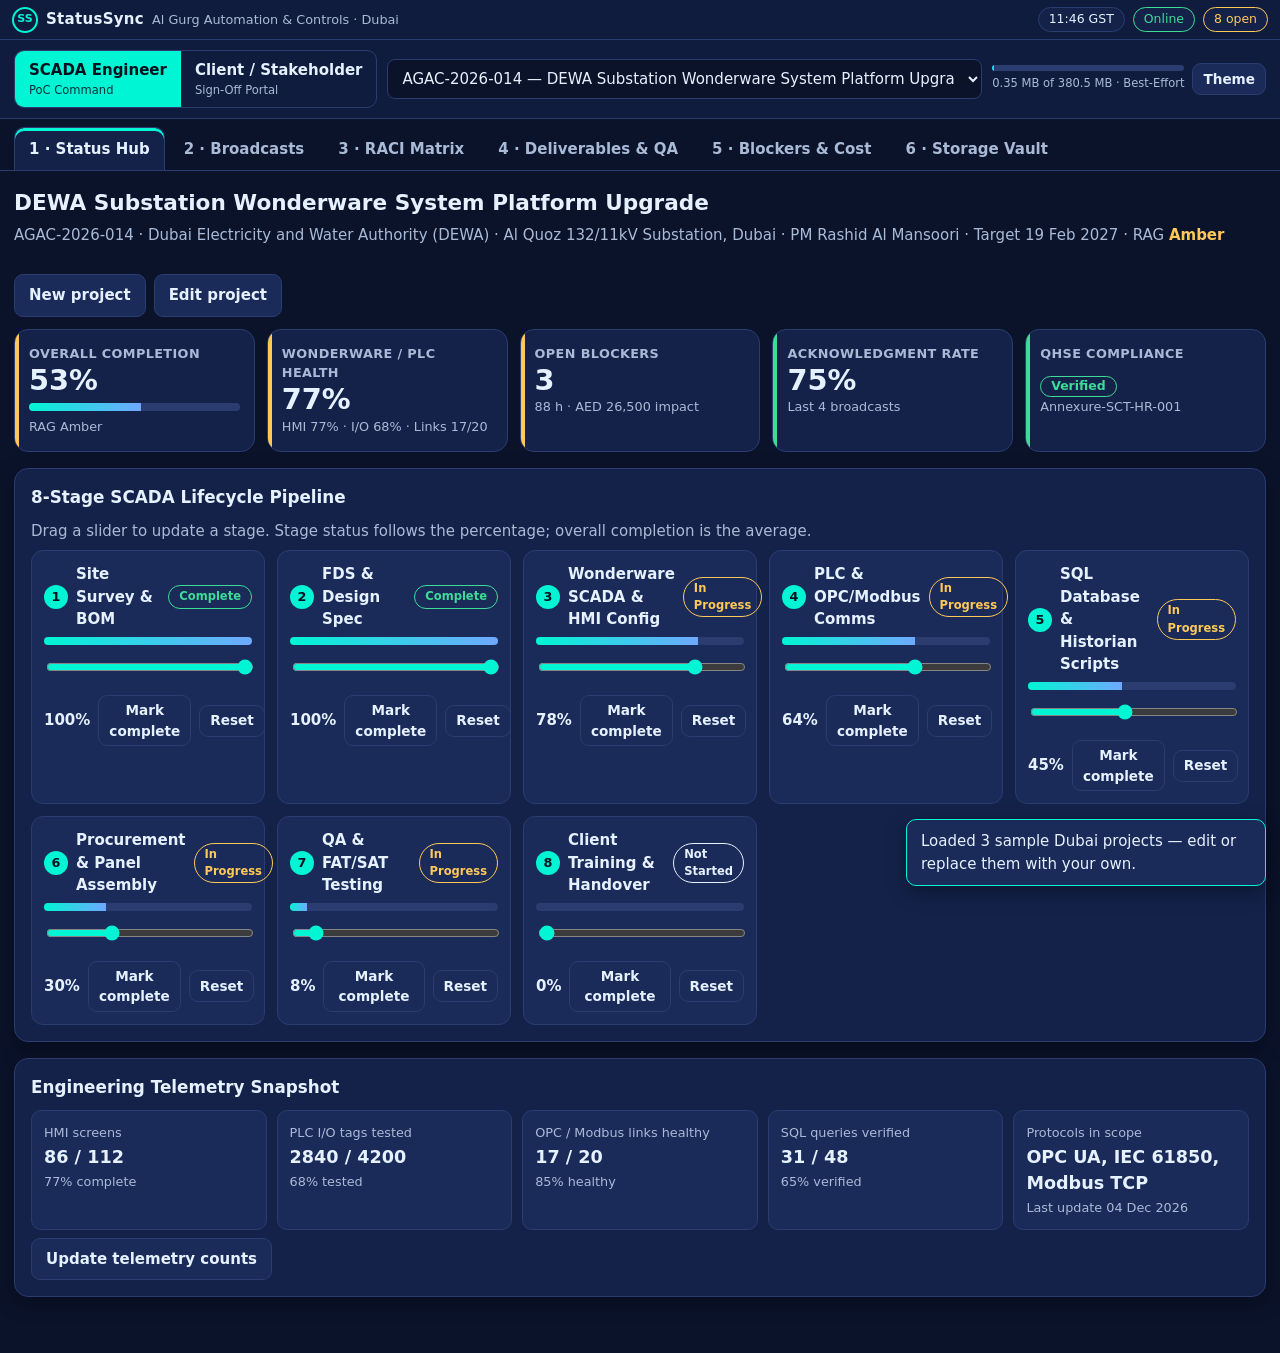
==== index.html @ eed4dcdc "Add files via upload" ====
<!doctype html>
<html lang="en" data-theme="dark">
<head>
<meta charset="utf-8">
<meta name="viewport" content="width=device-width, initial-scale=1, viewport-fit=cover">
<title>StatusSync — SCADA Project Status &amp; Client Communication Hub</title>
<meta name="description" content="StatusSync Portal: SCADA project status broadcasts, RACI, deliverables and blocker escalation for Al Gurg Automation and Controls, Dubai.">
<meta name="theme-color" content="#0B132B">
<meta name="color-scheme" content="dark light">
<link rel="manifest" href="./manifest.webmanifest">
<link rel="icon" href="./favicon.ico" sizes="any">
<link rel="icon" type="image/svg+xml" href="./favicon.svg">
<link rel="icon" type="image/png" sizes="32x32" href="./icons/favicon-32x32.png">
<link rel="icon" type="image/png" sizes="16x16" href="./icons/favicon-16x16.png">
<meta name="apple-mobile-web-app-capable" content="yes">
<meta name="mobile-web-app-capable" content="yes">
<meta name="apple-mobile-web-app-status-bar-style" content="black-translucent">
<meta name="apple-mobile-web-app-title" content="StatusSync">
<link rel="apple-touch-icon" href="./apple-touch-icon.png">
<link rel="stylesheet" href="./css/styles.css">
</head>
<body data-persona="engineer">
<a class="skip" href="#main">Skip to main content</a>

<div id="titlebar" role="banner">
  <div class="tb-brand"><span class="tb-logo" aria-hidden="true">SS</span><span class="tb-name">StatusSync</span><span class="tb-sub">Al Gurg Automation &amp; Controls · Dubai</span></div>
  <div class="tb-right">
    <span id="tbClock" class="pill" title="Dubai time (GST)">--:--</span>
    <span id="netPill" class="pill ok" role="status">Online</span>
    <span id="badgePill" class="pill" title="Unread open blockers (app badge)">0 open</span>
  </div>
</div>

<div id="updateBanner" class="update-banner" role="status" hidden>
  <span>New version available.</span>
  <button type="button" id="updateBtn" class="btn small primary">Refresh</button>
  <button type="button" id="updateDismiss" class="btn small ghost" aria-label="Dismiss update notice">Later</button>
</div>

<header class="cmdbar">
  <div class="persona" role="group" aria-label="Viewing mode">
    <button type="button" class="seg active" data-persona="engineer" aria-pressed="true">SCADA Engineer <small>PoC Command</small></button>
    <button type="button" class="seg" data-persona="client" aria-pressed="false">Client / Stakeholder <small>Sign-Off Portal</small></button>
  </div>
  <div class="cmd-project">
    <label for="projectSelect" class="sr">Project</label>
    <select id="projectSelect" aria-label="Select project"></select>
  </div>
  <div class="cmd-actions">
    <div class="mini-gauge" id="miniGauge" title="Storage usage" aria-live="polite">
      <div class="mini-track"><span id="miniFill"></span></div>
      <small id="miniText">Storage…</small>
    </div>
    <button type="button" id="installBtn" class="btn small primary" hidden>Install App</button>
    <button type="button" id="themeBtn" class="btn small" aria-label="Toggle light or dark theme">Theme</button>
  </div>
</header>

<nav class="tabs" role="tablist" aria-label="Portal sections">
  <button role="tab" id="tab-dashboard" aria-controls="panel-dashboard" aria-selected="true" data-tab="dashboard">1 · Status Hub</button>
  <button role="tab" id="tab-broadcast" aria-controls="panel-broadcast" aria-selected="false" tabindex="-1" data-tab="broadcast">2 · Broadcasts</button>
  <button role="tab" id="tab-raci" aria-controls="panel-raci" aria-selected="false" tabindex="-1" data-tab="raci">3 · RACI Matrix</button>
  <button role="tab" id="tab-deliverables" aria-controls="panel-deliverables" aria-selected="false" tabindex="-1" data-tab="deliverables">4 · Deliverables &amp; QA</button>
  <button role="tab" id="tab-blockers" aria-controls="panel-blockers" aria-selected="false" tabindex="-1" data-tab="blockers">5 · Blockers &amp; Cost</button>
  <button role="tab" id="tab-vault" class="engineer-only" aria-controls="panel-vault" aria-selected="false" tabindex="-1" data-tab="vault">6 · Storage Vault</button>
</nav>

<main id="main" tabindex="-1">

  <!-- TAB 1 -->
  <section id="panel-dashboard" role="tabpanel" aria-labelledby="tab-dashboard">
    <div class="section-head">
      <div>
        <h1 id="projTitle">Project</h1>
        <p id="projMeta" class="muted"></p>
      </div>
      <div class="row-actions engineer-only">
        <button type="button" class="btn" id="newProjectBtn">New project</button>
        <button type="button" class="btn" id="editProjectBtn">Edit project</button>
      </div>
    </div>
    <div id="kpiGrid" class="kpi-grid" aria-live="polite"></div>
    <div class="card">
      <h2>8-Stage SCADA Lifecycle Pipeline</h2>
      <p class="muted client-hide">Drag a slider to update a stage. Stage status follows the percentage; overall completion is the average.</p>
      <ol id="pipeline" class="pipeline"></ol>
    </div>
    <div class="card" id="telemetryCard">
      <h2>Engineering Telemetry Snapshot</h2>
      <div id="telemetryGrid" class="tele-grid"></div>
      <div class="row-actions engineer-only"><button type="button" class="btn" id="editTelemetryBtn">Update telemetry counts</button></div>
    </div>
  </section>

  <!-- TAB 2 -->
  <section id="panel-broadcast" role="tabpanel" aria-labelledby="tab-broadcast" hidden>
    <div class="section-head"><h1>Status Broadcast &amp; Transmittal</h1></div>
    <div class="card engineer-only" id="composerCard">
      <h2>Compose status update</h2>
      <form id="composerForm" autocomplete="off">
        <div class="grid-3">
          <label>Update type
            <select id="cmpType"><option>Weekly</option><option>Daily</option><option>Milestone</option><option>Urgent</option></select>
          </label>
          <label>Report reference
            <input id="cmpRef" type="text" required>
          </label>
          <label>Document control no.
            <input id="cmpDoc" type="text" readonly>
          </label>
        </div>
        <fieldset class="chips">
          <legend>Send to (by role)</legend>
          <div id="cmpRoles"></div>
        </fieldset>
        <label>Executive summary<textarea id="cmpSummary" rows="3" required></textarea></label>
        <div class="grid-2">
          <label>Wonderware SCADA / HMI progress<textarea id="cmpScada" rows="3"></textarea></label>
          <label>PLC &amp; OPC/Modbus communication status<textarea id="cmpPlc" rows="3"></textarea></label>
          <label>SQL database &amp; Historian status<textarea id="cmpSql" rows="3"></textarea></label>
          <label>Site survey / BOM / procurement<textarea id="cmpBom" rows="3"></textarea></label>
        </div>
        <label>QA &amp; QHSE notes (Annexure-SCT-HR-001)<textarea id="cmpQa" rows="2"></textarea></label>
        <div class="row-actions wrap">
          <button type="button" class="btn" id="autoFillBtn">Auto-fill engineering telemetry</button>
          <button type="submit" class="btn primary" id="saveBroadcastBtn">Save to portal feed</button>
          <button type="button" class="btn" id="copyWaBtn">Copy WhatsApp / Teams brief</button>
          <button type="button" class="btn" id="shareBtn">Share…</button>
          <button type="button" class="btn" id="printBtn">Printable / PDF transmittal</button>
          <button type="button" class="btn" id="queueBtn">Queue offline (background sync)</button>
        </div>
        <p id="composerMsg" class="muted" role="status"></p>
      </form>
    </div>
    <div class="card">
      <h2>Broadcast history</h2>
      <div class="filters">
        <label class="sr" for="histSearch">Search broadcasts</label>
        <input id="histSearch" type="search" placeholder="Search reference or summary…">
        <label class="sr" for="histQuarter">Quarter</label>
        <select id="histQuarter"><option value="">All quarters</option></select>
        <label class="check"><input type="checkbox" id="histArchive"> Include cold archive</label>
      </div>
      <ul id="historyList" class="timeline"></ul>
      <div class="row-actions"><button type="button" class="btn" id="histMore" hidden>Load older entries</button></div>
    </div>
  </section>

  <!-- TAB 3 -->
  <section id="panel-raci" role="tabpanel" aria-labelledby="tab-raci" hidden>
    <div class="section-head">
      <h1>Participant &amp; Stakeholder RACI Matrix</h1>
      <div class="row-actions engineer-only">
        <button type="button" class="btn" id="addParticipantBtn">Add participant</button>
        <button type="button" class="btn" id="pickContactBtn">Pick from contacts</button>
      </div>
    </div>
    <div class="card">
      <div class="filters">
        <label for="raciFilter" class="sr">Filter by RACI</label>
        <select id="raciFilter">
          <option value="">All RACI roles</option><option value="R">Responsible</option><option value="A">Accountable</option>
          <option value="C">Consulted</option><option value="I">Informed</option>
        </select>
        <label for="raciRole" class="sr">Filter by role</label>
        <select id="raciRole"><option value="">All roles</option></select>
      </div>
      <div class="table-wrap">
        <table class="grid" id="raciTable">
          <thead><tr><th>Name</th><th>Organisation</th><th>Role</th><th>RACI</th><th>Preferred channel</th><th>Last contacted</th><th>Days since status</th><th class="engineer-only">Actions</th></tr></thead>
          <tbody></tbody>
        </table>
      </div>
    </div>
    <div class="card">
      <h2>Communication log</h2>
      <ul id="commList" class="timeline"></ul>
      <div class="row-actions"><button type="button" class="btn" id="commMore" hidden>Load older entries</button></div>
    </div>
  </section>

  <!-- TAB 4 -->
  <section id="panel-deliverables" role="tabpanel" aria-labelledby="tab-deliverables" hidden>
    <div class="section-head">
      <h1>SCADA Deliverables, BOM &amp; QA Tracker</h1>
      <div class="row-actions">
        <button type="button" class="btn engineer-only" id="addDeliverableBtn">Add deliverable</button>
        <button type="button" class="btn" id="exportDeliverablesBtn">Export CSV</button>
      </div>
    </div>
    <div class="card">
      <div class="filters">
        <label for="delCategory" class="sr">Category</label>
        <select id="delCategory"><option value="">All categories</option></select>
        <label for="delStatus" class="sr">Status</label>
        <select id="delStatus"><option value="">All statuses</option><option>Not Started</option><option>In Progress</option><option>Blocked</option><option>Complete</option></select>
      </div>
      <div id="deliverableList"></div>
    </div>
  </section>

  <!-- TAB 5 -->
  <section id="panel-blockers" role="tabpanel" aria-labelledby="tab-blockers" hidden>
    <div class="section-head">
      <h1>PM Blocker, Working Hours &amp; Expenditure Board</h1>
      <div class="row-actions engineer-only"><button type="button" class="btn primary" id="addBlockerBtn">Log blocker</button></div>
    </div>
    <div id="blockerKpis" class="kpi-grid small"></div>
    <div id="blockerBoard" class="board"></div>
  </section>

  <!-- TAB 6 -->
  <section id="panel-vault" role="tabpanel" aria-labelledby="tab-vault" hidden class="engineer-only">
    <div class="section-head"><h1>3-Year Storage Vault, OPFS Files &amp; PWA Diagnostics</h1></div>
    <div class="grid-2">
      <div class="card">
        <h2>Storage telemetry &amp; 3-year capacity</h2>
        <div class="gauge" role="img" aria-label="Storage quota used"><div class="gauge-fill" id="gaugeFill"></div></div>
        <dl id="storageStats" class="stats"></dl>
        <div class="row-actions"><button type="button" class="btn" id="refreshStorageBtn">Refresh</button><button type="button" class="btn" id="persistBtn">Request persistent storage</button></div>
      </div>
      <div class="card">
        <h2>Attachments (OPFS)</h2>
        <p class="muted">Signed FAT/SAT sheets, architecture diagrams, MOM PDFs, site photos — stored on this device for the selected project.</p>
        <label class="file-btn btn">Add files<input type="file" id="attachInput" multiple hidden></label>
        <ul id="attachList" class="plain-list"></ul>
      </div>
      <div class="card">
        <h2>Cold archive compactor</h2>
        <p class="muted">Broadcasts and communication entries older than 6 months are compressed per quarter and stay searchable.</p>
        <div class="row-actions wrap">
          <button type="button" class="btn" id="compactPreviewBtn">Preview</button>
          <button type="button" class="btn primary" id="compactBtn">Compact now</button>
        </div>
        <div class="filters"><input id="archSearch" type="search" placeholder="Search archived records…" aria-label="Search archived records"><button type="button" class="btn" id="archSearchBtn">Search</button></div>
        <p id="compactMsg" class="muted" role="status"></p>
        <ul id="archiveList" class="plain-list"></ul>
      </div>
      <div class="card">
        <h2>Backup &amp; restore</h2>
        <p class="muted">One-click full snapshot of every store (attachment files are listed, not embedded).</p>
        <div class="row-actions wrap">
          <button type="button" class="btn primary" id="exportBtn">Export snapshot (.json)</button>
          <button type="button" class="btn" id="importBtn">Import snapshot…</button>
          <input type="file" id="importInput" accept=".json,application/json" hidden>
        </div>
        <label class="check"><input type="checkbox" id="importReplace"> Replace existing data on import</label>
        <p id="backupMsg" class="muted" role="status"></p>
      </div>
    </div>
    <div class="card">
      <h2>PWA capabilities status board</h2>
      <div id="pwaBoard" class="tele-grid"></div>
    </div>
  </section>
</main>

<dialog id="formDialog" aria-labelledby="formTitle">
  <form method="dialog" id="dialogForm">
    <h2 id="formTitle"></h2>
    <div id="formFields"></div>
    <div class="row-actions end">
      <button type="button" class="btn ghost" id="formCancel">Cancel</button>
      <button type="submit" class="btn primary" id="formOk">Save</button>
    </div>
  </form>
</dialog>

<div id="toasts" class="toasts" aria-live="polite" aria-atomic="false"></div>

<script src="./js/db.js"></script>
<script src="./js/reports.js"></script>
<script src="./js/app.js"></script>
</body>
</html>
---- css/styles.css ----
/* StatusSync Portal — Al Gurg Automation & Controls · Dubai Edition */
:root, [data-theme="dark"] {
  --bg: #0B132B; --bg2: #101C3D; --card: #14224A; --card2: #1A2B5A; --line: #2A3C70;
  --text: #E6F1FF; --muted: #A9BAD6; --accent: #00F5D4; --accent-ink: #04121F; --blue: #6FA8FF;
  --ok: #3DDC97; --warn: #FFC857; --bad: #FF6B6B; --focus: #FFFFFF;
  --shadow: 0 6px 20px rgba(0,0,0,.35);
  color-scheme: dark;
}
[data-theme="light"] {
  --bg: #EEF2FA; --bg2: #E3E9F6; --card: #FFFFFF; --card2: #F3F6FC; --line: #C3CDE4;
  --text: #0B132B; --muted: #44546F; --accent: #00695C; --accent-ink: #FFFFFF; --blue: #1F4FBF;
  --ok: #0B6B3A; --warn: #8A5A00; --bad: #B3261E; --focus: #0B132B;
  --shadow: 0 4px 14px rgba(11,19,43,.12);
  color-scheme: light;
}
* { box-sizing: border-box; }
html { -webkit-text-size-adjust: 100%; }
body {
  margin: 0; background: var(--bg); color: var(--text);
  font: 15px/1.5 system-ui, -apple-system, "Segoe UI", Roboto, "Helvetica Neue", Arial, sans-serif;
  padding-bottom: env(safe-area-inset-bottom);
  min-height: 100vh;
}
h1 { font-size: 1.35rem; margin: 0 0 4px; }
h2 { font-size: 1.05rem; margin: 0 0 10px; }
p { margin: 0 0 8px; }
.muted { color: var(--muted); }
.sr { position: absolute; width: 1px; height: 1px; overflow: hidden; clip: rect(0 0 0 0); white-space: nowrap; }
.skip { position: absolute; left: -999px; top: 0; background: var(--accent); color: var(--accent-ink); padding: 8px 14px; z-index: 100; }
.skip:focus { left: 8px; top: 8px; }
:focus-visible { outline: 3px solid var(--focus); outline-offset: 2px; }
[hidden] { display: none !important; }

/* Title bar / Window Controls Overlay */
#titlebar {
  display: flex; align-items: center; justify-content: space-between; gap: 12px;
  padding: calc(env(safe-area-inset-top) + 4px) 12px 4px;
  min-height: 40px; background: var(--bg2); border-bottom: 1px solid var(--line);
  -webkit-app-region: drag; app-region: drag; user-select: none;
}
@media (display-mode: window-controls-overlay) {
  #titlebar {
    position: fixed; top: 0; left: env(titlebar-area-x, 0); width: env(titlebar-area-width, 100%);
    height: env(titlebar-area-height, 40px); min-height: 0; padding: 0 10px; z-index: 50;
  }
  body { padding-top: env(titlebar-area-height, 40px); }
}
#titlebar .pill, #titlebar button { -webkit-app-region: no-drag; app-region: no-drag; }
.tb-brand { display: flex; align-items: center; gap: 8px; min-width: 0; }
.tb-logo { display: inline-grid; place-items: center; width: 26px; height: 26px; border-radius: 50%; border: 2px solid var(--accent); color: var(--accent); font-weight: 800; font-size: 11px; }
.tb-name { font-weight: 800; letter-spacing: .02em; }
.tb-sub { color: var(--muted); font-size: .8rem; white-space: nowrap; overflow: hidden; text-overflow: ellipsis; }
.tb-right { display: flex; gap: 8px; align-items: center; }
.pill { display: inline-block; padding: 2px 10px; border-radius: 999px; font-size: .78rem; border: 1px solid var(--line); background: var(--card); color: var(--text); white-space: nowrap; }
.pill.ok { border-color: var(--ok); color: var(--ok); }
.pill.bad { border-color: var(--bad); color: var(--bad); }
.pill.warn { border-color: var(--warn); color: var(--warn); }

.update-banner { display: flex; align-items: center; gap: 10px; justify-content: center; padding: 8px 12px; background: var(--accent); color: var(--accent-ink); font-weight: 600; }

/* Command bar */
.cmdbar { display: flex; flex-wrap: wrap; gap: 10px; align-items: center; padding: 10px 14px; background: var(--bg2); border-bottom: 1px solid var(--line); }
.persona { display: inline-flex; border: 1px solid var(--line); border-radius: 10px; overflow: hidden; }
.seg { background: transparent; color: var(--text); border: 0; padding: 8px 14px; cursor: pointer; font: inherit; font-weight: 600; text-align: left; }
.seg small { display: block; font-weight: 400; color: var(--muted); font-size: .72rem; }
.seg.active { background: var(--accent); color: var(--accent-ink); }
.seg.active small { color: var(--accent-ink); opacity: .85; }
.cmd-project { flex: 1 1 240px; min-width: 180px; }
.cmd-project select { width: 100%; }
.cmd-actions { display: flex; gap: 8px; align-items: center; margin-left: auto; }
.mini-gauge { min-width: 150px; }
.mini-track { height: 6px; background: var(--line); border-radius: 4px; overflow: hidden; }
.mini-track span { display: block; height: 100%; width: 0; background: linear-gradient(90deg, var(--accent), var(--blue)); }
.mini-gauge small { color: var(--muted); font-size: .72rem; }

/* Tabs */
.tabs { display: flex; gap: 4px; overflow-x: auto; padding: 8px 14px 0; border-bottom: 1px solid var(--line); background: var(--bg); scrollbar-width: thin; }
.tabs button { flex: 0 0 auto; background: transparent; color: var(--muted); border: 1px solid transparent; border-bottom: 0; padding: 10px 14px; border-radius: 10px 10px 0 0; cursor: pointer; font: inherit; font-weight: 600; }
.tabs button[aria-selected="true"] { background: var(--card); color: var(--text); border-color: var(--line); box-shadow: inset 0 3px 0 var(--accent); }

main { max-width: 1280px; margin: 0 auto; padding: 16px 14px 40px; }
main:focus { outline: none; }
.section-head { display: flex; justify-content: space-between; align-items: flex-start; gap: 12px; flex-wrap: wrap; margin-bottom: 12px; }
.card { background: var(--card); border: 1px solid var(--line); border-radius: 14px; padding: 16px; margin-bottom: 16px; box-shadow: var(--shadow); }

/* Controls */
.btn { display: inline-flex; align-items: center; justify-content: center; gap: 6px; padding: 9px 14px; border-radius: 9px; border: 1px solid var(--line); background: var(--card2); color: var(--text); cursor: pointer; font: inherit; font-weight: 600; min-height: 40px; }
.btn:hover { border-color: var(--accent); }
.btn.primary { background: var(--accent); color: var(--accent-ink); border-color: var(--accent); }
.btn.ghost { background: transparent; }
.btn.small { padding: 4px 10px; min-height: 32px; font-size: .85rem; }
.btn.danger { border-color: var(--bad); color: var(--bad); }
.btn:disabled { opacity: .5; cursor: not-allowed; }
.row-actions { display: flex; gap: 8px; align-items: center; margin-top: 8px; }
.row-actions.wrap { flex-wrap: wrap; }
.row-actions.end { justify-content: flex-end; margin-top: 16px; }
input, select, textarea { font: inherit; color: var(--text); background: var(--bg); border: 1px solid var(--line); border-radius: 8px; padding: 8px 10px; width: 100%; min-height: 40px; }
textarea { resize: vertical; }
label { display: block; font-weight: 600; font-size: .85rem; margin-bottom: 10px; color: var(--muted); }
label > input, label > select, label > textarea { margin-top: 4px; color: var(--text); font-weight: 400; }
label.check { display: flex; align-items: center; gap: 8px; font-weight: 500; }
label.check input { width: auto; min-height: 0; }
input[type="range"] { padding: 0; min-height: 28px; accent-color: var(--accent); }
input[type="checkbox"] { accent-color: var(--accent); width: 18px; height: 18px; }
fieldset.chips { border: 1px solid var(--line); border-radius: 10px; margin: 0 0 12px; padding: 8px 12px; }
fieldset.chips legend { color: var(--muted); font-size: .85rem; font-weight: 600; padding: 0 6px; }
fieldset.chips label.check { display: inline-flex; margin: 0 14px 4px 0; color: var(--text); }
.grid-2 { display: grid; grid-template-columns: repeat(auto-fit, minmax(300px, 1fr)); gap: 12px; }
.grid-3 { display: grid; grid-template-columns: repeat(auto-fit, minmax(200px, 1fr)); gap: 12px; }
.filters { display: flex; flex-wrap: wrap; gap: 8px; margin-bottom: 12px; align-items: center; }
.filters input[type="search"] { flex: 1 1 220px; width: auto; }
.filters select { width: auto; min-width: 160px; }

/* KPI */
.kpi-grid { display: grid; grid-template-columns: repeat(auto-fit, minmax(190px, 1fr)); gap: 12px; margin-bottom: 16px; }
.kpi { background: var(--card); border: 1px solid var(--line); border-radius: 14px; padding: 14px; position: relative; overflow: hidden; }
.kpi::before { content: ""; position: absolute; left: 0; top: 0; bottom: 0; width: 4px; background: var(--accent); }
.kpi.warn::before { background: var(--warn); } .kpi.bad::before { background: var(--bad); } .kpi.ok::before { background: var(--ok); }
.kpi .label { color: var(--muted); font-size: .8rem; font-weight: 600; text-transform: uppercase; letter-spacing: .03em; }
.kpi .value { font-size: 1.8rem; font-weight: 800; line-height: 1.2; }
.kpi .note { color: var(--muted); font-size: .8rem; }
.badge { display: inline-block; padding: 2px 10px; border-radius: 999px; font-weight: 700; font-size: .78rem; border: 1px solid currentColor; }
.badge.ok { color: var(--ok); } .badge.warn { color: var(--warn); } .badge.bad { color: var(--bad); }
.rag-Green { color: var(--ok); } .rag-Amber { color: var(--warn); } .rag-Red { color: var(--bad); }

/* Pipeline */
.pipeline { list-style: none; margin: 0; padding: 0; display: grid; grid-template-columns: repeat(auto-fit, minmax(230px, 1fr)); gap: 12px; counter-reset: st; }
.stage { background: var(--card2); border: 1px solid var(--line); border-radius: 12px; padding: 12px; }
.stage header { display: flex; gap: 8px; align-items: center; margin-bottom: 6px; font-weight: 700; }
.stage .num { display: inline-grid; place-items: center; width: 24px; height: 24px; border-radius: 50%; background: var(--accent); color: var(--accent-ink); font-size: .8rem; flex: none; }
.stage .st { margin-left: auto; font-size: .72rem; }
.bar { height: 8px; background: var(--line); border-radius: 5px; overflow: hidden; margin: 6px 0; }
.bar span { display: block; height: 100%; background: linear-gradient(90deg, var(--accent), var(--blue)); }
.tele-grid { display: grid; grid-template-columns: repeat(auto-fit, minmax(210px, 1fr)); gap: 10px; }
.tele { background: var(--card2); border: 1px solid var(--line); border-radius: 10px; padding: 10px 12px; }
.tele b { display: block; font-size: 1.1rem; }
.tele span { color: var(--muted); font-size: .8rem; }

/* Lists */
.timeline, .plain-list { list-style: none; margin: 0; padding: 0; }
.timeline li { border-left: 3px solid var(--accent); background: var(--card2); border-radius: 0 10px 10px 0; padding: 10px 12px; margin-bottom: 10px; }
.timeline .ttl { display: flex; flex-wrap: wrap; gap: 8px; align-items: baseline; font-weight: 700; }
.timeline .ts { color: var(--muted); font-size: .8rem; font-weight: 400; }
.timeline p { margin: 4px 0; font-size: .9rem; }
.acks { display: flex; flex-wrap: wrap; gap: 6px 14px; margin-top: 6px; }
.plain-list li { display: flex; justify-content: space-between; gap: 8px; align-items: center; padding: 8px 0; border-bottom: 1px solid var(--line); flex-wrap: wrap; }
.table-wrap { overflow-x: auto; }
table.grid { width: 100%; border-collapse: collapse; }
table.grid th, table.grid td { border-bottom: 1px solid var(--line); padding: 8px; text-align: left; vertical-align: middle; }
table.grid th { color: var(--muted); font-size: .78rem; text-transform: uppercase; letter-spacing: .04em; }
tr.overdue td:nth-child(7) { color: var(--bad); font-weight: 700; }

/* Deliverables */
.del-group { margin-bottom: 18px; }
.del-group h3 { margin: 0 0 8px; font-size: .95rem; color: var(--blue); }
.del-row { display: grid; grid-template-columns: minmax(200px, 2fr) 150px minmax(140px, 1fr) 90px auto; gap: 10px; align-items: center; padding: 8px 0; border-bottom: 1px solid var(--line); }
.del-row .t b { display: block; }
.del-row .t span { color: var(--muted); font-size: .8rem; }
@media (max-width: 760px) { .del-row { grid-template-columns: 1fr 1fr; } .del-row .t { grid-column: 1 / -1; } }

/* Blockers */
.board { display: grid; grid-template-columns: repeat(auto-fit, minmax(280px, 1fr)); gap: 14px; }
.col { background: var(--bg2); border: 1px solid var(--line); border-radius: 14px; padding: 12px; min-height: 120px; }
.col h2 { display: flex; justify-content: space-between; }
.bcard { background: var(--card); border: 1px solid var(--line); border-left: 5px solid var(--muted); border-radius: 10px; padding: 10px 12px; margin-bottom: 10px; }
.bcard.sev-Critical { border-left-color: var(--bad); } .bcard.sev-High { border-left-color: var(--warn); }
.bcard.sev-Medium { border-left-color: var(--blue); } .bcard.sev-Low { border-left-color: var(--ok); }
.bcard h3 { margin: 0 0 4px; font-size: .95rem; }
.bcard .meta { color: var(--muted); font-size: .8rem; }
.bcard .row-actions { flex-wrap: wrap; }

/* Vault */
.gauge { height: 16px; border-radius: 10px; background: var(--line); overflow: hidden; margin: 6px 0 12px; }
.gauge-fill { height: 100%; width: 0; background: linear-gradient(90deg, var(--ok), var(--accent), var(--blue)); transition: width .4s; }
.stats { display: grid; grid-template-columns: 1fr 1fr; gap: 4px 12px; margin: 0 0 10px; }
.stats dt { color: var(--muted); font-size: .82rem; } .stats dd { margin: 0 0 6px; font-weight: 700; }

/* Dialog */
dialog { background: var(--card); color: var(--text); border: 1px solid var(--line); border-radius: 14px; padding: 18px; width: min(560px, 94vw); box-shadow: var(--shadow); max-height: 90vh; overflow: auto; }
dialog::backdrop { background: rgba(4, 10, 28, .65); }
.toasts { position: fixed; right: 14px; bottom: calc(14px + env(safe-area-inset-bottom)); display: flex; flex-direction: column; gap: 8px; z-index: 200; max-width: min(360px, 90vw); }
.toast { background: var(--card2); border: 1px solid var(--accent); border-radius: 10px; padding: 10px 14px; box-shadow: var(--shadow); }
.toast.err { border-color: var(--bad); }

/* Client persona */
body[data-persona="client"] .engineer-only { display: none !important; }
body:not([data-persona="client"]) .client-only { display: none !important; }
body[data-persona="client"] .client-hide { display: none !important; }
body[data-persona="client"] #titlebar .tb-sub::after { content: " · Client Portal"; }

@media (max-width: 640px) {
  .tb-sub { display: none; }
  .cmd-actions { margin-left: 0; width: 100%; justify-content: space-between; }
  .seg small { display: none; }
}
@media (prefers-reduced-motion: reduce) { * { transition: none !important; animation: none !important; } }
@media print { #titlebar, .cmdbar, .tabs, .toasts, .row-actions { display: none !important; } body { background: #fff; color: #000; } }
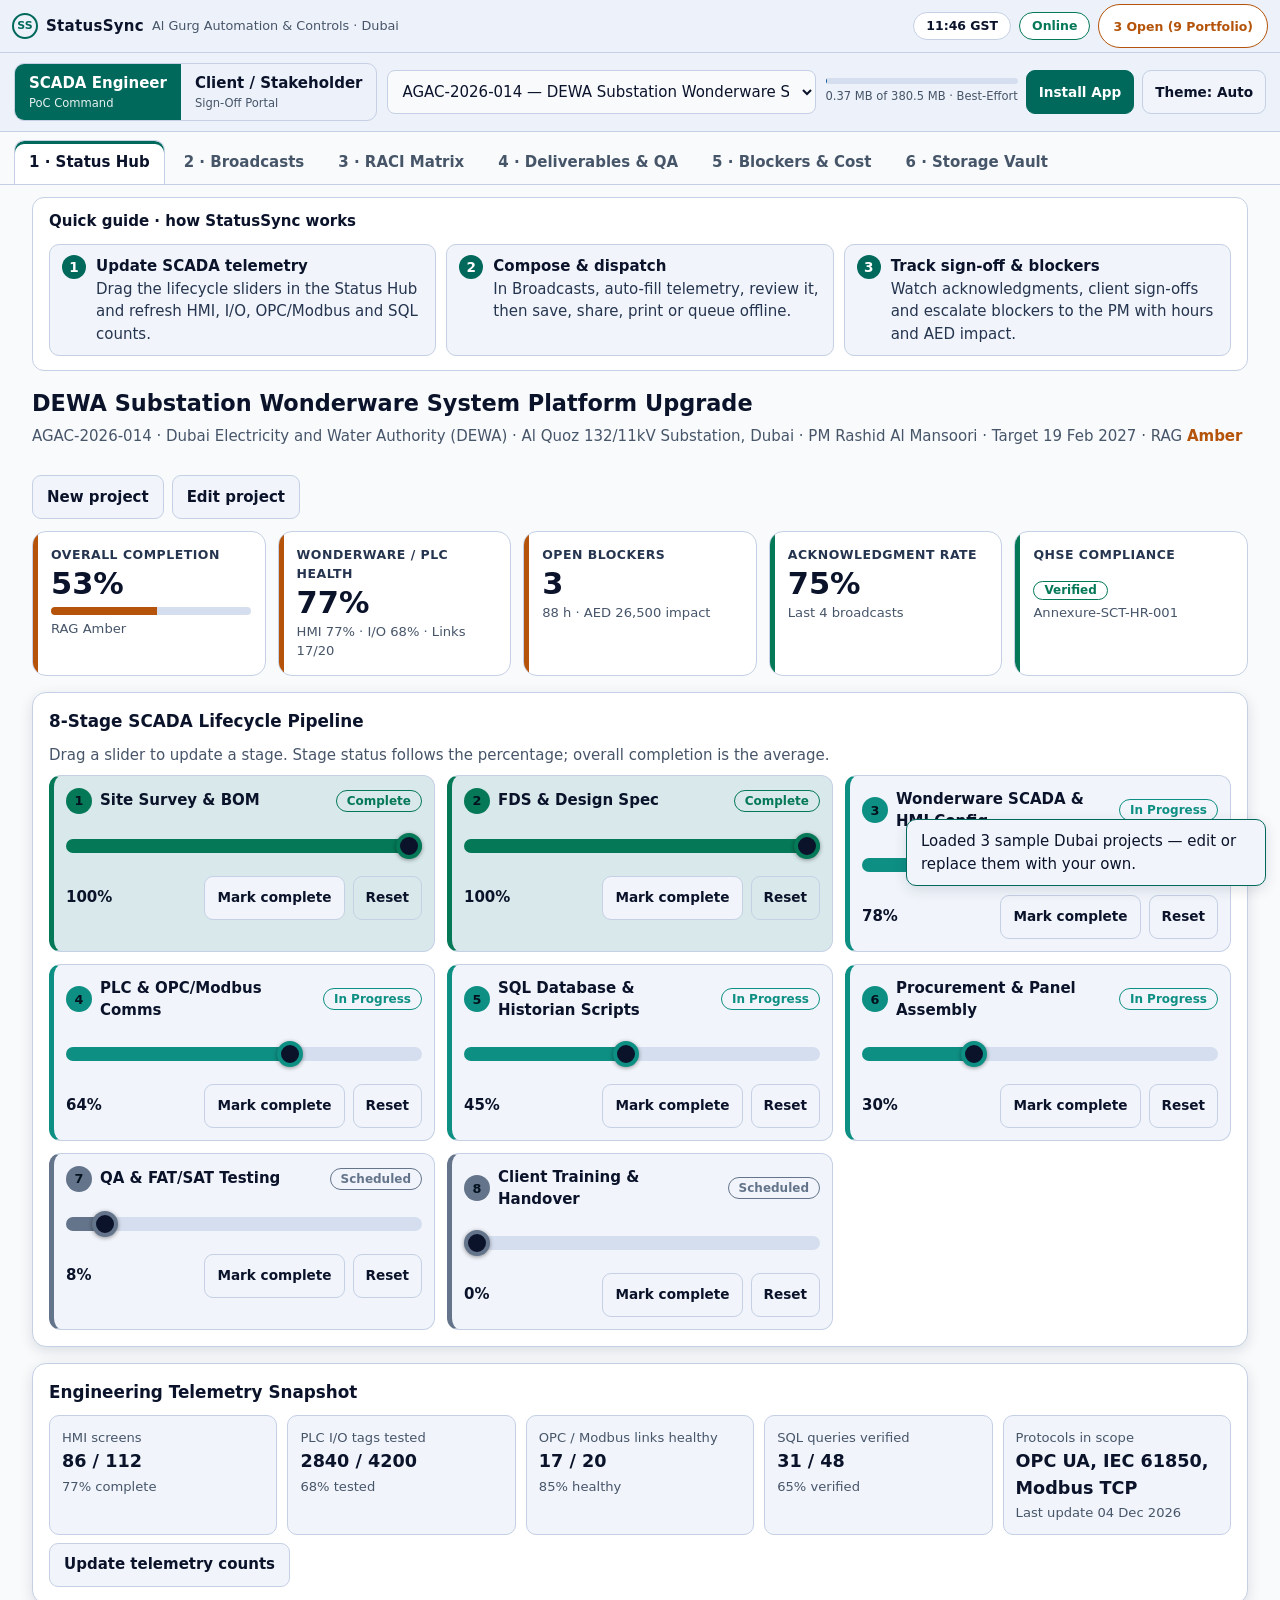
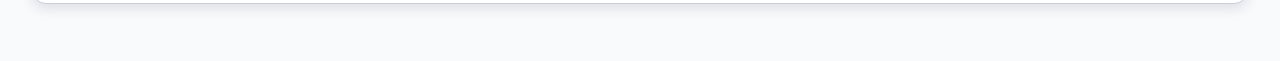
==== commit cf697ae3: "Add files via upload" ====
--- a/index.html
+++ b/index.html
@@ -5,7 +5,19 @@
 <meta name="viewport" content="width=device-width, initial-scale=1, viewport-fit=cover">
 <title>StatusSync — SCADA Project Status &amp; Client Communication Hub</title>
 <meta name="description" content="StatusSync Portal: SCADA project status broadcasts, RACI, deliverables and blocker escalation for Al Gurg Automation and Controls, Dubai.">
-<meta name="theme-color" content="#0B132B">
+<meta name="theme-color" content="#0B132B" media="(prefers-color-scheme: dark)">
+<meta name="theme-color" content="#F8FAFC" media="(prefers-color-scheme: light)">
+<script>
+/* Apply saved or system theme before first paint (no flash, no layout shift). */
+(function () {
+  var t = null;
+  try { t = localStorage.getItem('ss_theme'); } catch (e) {}
+  if (t !== 'light' && t !== 'dark') t = window.matchMedia && matchMedia('(prefers-color-scheme: light)').matches ? 'light' : 'dark';
+  document.documentElement.setAttribute('data-theme', t);
+  var c = t === 'light' ? '#F8FAFC' : '#0B132B';
+  document.querySelectorAll('meta[name="theme-color"]').forEach(function (m) { m.setAttribute('content', c); });
+})();
+</script>
 <meta name="color-scheme" content="dark light">
 <link rel="manifest" href="./manifest.webmanifest">
 <link rel="icon" href="./favicon.ico" sizes="any">
@@ -27,7 +39,7 @@
   <div class="tb-right">
     <span id="tbClock" class="pill" title="Dubai time (GST)">--:--</span>
     <span id="netPill" class="pill ok" role="status">Online</span>
-    <span id="badgePill" class="pill" title="Unread open blockers (app badge)">0 open</span>
+    <button type="button" id="badgePill" class="pill" aria-live="polite" title="Open blockers: this project (portfolio total). Click to view the Blockers board.">0 Open</button>
   </div>
 </div>
 
@@ -52,9 +64,15 @@
       <small id="miniText">Storage…</small>
     </div>
     <button type="button" id="installBtn" class="btn small primary" hidden>Install App</button>
-    <button type="button" id="themeBtn" class="btn small" aria-label="Toggle light or dark theme">Theme</button>
+    <button type="button" id="themeBtn" class="btn small" aria-label="Change theme: auto, light or dark">Theme: Auto</button>
   </div>
 </header>
+
+<div id="modeBar" class="mode-bar" role="region" aria-label="Viewing mode" hidden>
+  <p><strong>Client &amp; Stakeholder Sign-Off View (read-only telemetry).</strong> You can acknowledge broadcasts, sign off deliverables and export transmittals. Switch to SCADA Engineer Command Mode to edit progress, compose broadcasts or manage blockers.</p>
+  <button type="button" class="btn small primary" id="modeSwitchBtn">Switch to Engineer Mode</button>
+  <button type="button" class="btn small ghost" id="modeDismissBtn" aria-label="Dismiss this notice">Dismiss</button>
+</div>
 
 <nav class="tabs" role="tablist" aria-label="Portal sections">
   <button role="tab" id="tab-dashboard" aria-controls="panel-dashboard" aria-selected="true" data-tab="dashboard">1 · Status Hub</button>
@@ -65,7 +83,17 @@
   <button role="tab" id="tab-vault" class="engineer-only" aria-controls="panel-vault" aria-selected="false" tabindex="-1" data-tab="vault">6 · Storage Vault</button>
 </nav>
 
+<details class="guide" id="guide" open>
+  <summary>Quick guide · how StatusSync works</summary>
+  <ol>
+    <li><b>Update SCADA telemetry</b>Drag the lifecycle sliders in the Status Hub and refresh HMI, I/O, OPC/Modbus and SQL counts.</li>
+    <li><b>Compose &amp; dispatch</b>In Broadcasts, auto-fill telemetry, review it, then save, share, print or queue offline.</li>
+    <li><b>Track sign-off &amp; blockers</b>Watch acknowledgments, client sign-offs and escalate blockers to the PM with hours and AED impact.</li>
+  </ol>
+</details>
+
 <main id="main" tabindex="-1">
+<div class="skel" id="skel" aria-hidden="true"><div></div><div></div><div></div></div>
 
   <!-- TAB 1 -->
   <section id="panel-dashboard" role="tabpanel" aria-labelledby="tab-dashboard">
@@ -266,6 +294,33 @@
   </form>
 </dialog>
 
+<dialog id="installDialog" aria-labelledby="installTitle">
+  <h2 id="installTitle">Install StatusSync Portal</h2>
+  <p class="muted">Install for a home-screen icon, a full-screen app window and offline access to your projects.</p>
+  <ul class="install-steps">
+    <li data-platform="ios">
+      <h3>iPhone / iPad (Safari)</h3>
+      <p><b>1.</b> Tap the <b>Share</b> button <svg viewBox="0 0 24 24" fill="none" stroke="currentColor" stroke-width="2" stroke-linecap="round" stroke-linejoin="round" aria-hidden="true"><path d="M12 15V3M8 7l4-4 4 4"/><path d="M6 11H5a1 1 0 0 0-1 1v8a1 1 0 0 0 1 1h14a1 1 0 0 0 1-1v-8a1 1 0 0 0-1-1h-1"/></svg> in the Safari toolbar.</p>
+      <p><b>2.</b> Scroll down and tap <b>Add to Home Screen</b>.</p>
+      <p><b>3.</b> Tap <b>Add</b>. StatusSync appears on your Home Screen and opens full-screen.</p>
+    </li>
+    <li data-platform="desktop">
+      <h3>Desktop (Chrome / Edge)</h3>
+      <p><b>1.</b> Click the <b>Install</b> icon <svg viewBox="0 0 24 24" fill="none" stroke="currentColor" stroke-width="2" stroke-linecap="round" stroke-linejoin="round" aria-hidden="true"><rect x="3" y="4" width="18" height="12" rx="2"/><path d="M12 8v5M9.5 10.5L12 13l2.5-2.5M8 20h8"/></svg> at the right end of the address bar.</p>
+      <p><b>2.</b> No icon? Open the browser menu (<b>⋮</b>) and choose <b>Install StatusSync…</b></p>
+      <p><b>3.</b> Confirm <b>Install</b>, then pin the app to your taskbar or Dock.</p>
+    </li>
+    <li data-platform="android">
+      <h3>Android (Chrome)</h3>
+      <p><b>1.</b> Open the Chrome menu <b>⋮</b>.</p>
+      <p><b>2.</b> Tap <b>Install app</b> (or <b>Add to Home screen</b>).</p>
+      <p><b>3.</b> Confirm. The app opens without browser bars and works offline.</p>
+    </li>
+  </ul>
+  <form method="dialog" class="row-actions end"><button type="submit" class="btn primary">Got it</button></form>
+</dialog>
+
+<div id="liveRegion" class="sr" role="status" aria-live="polite" aria-atomic="true"></div>
 <div id="toasts" class="toasts" aria-live="polite" aria-atomic="false"></div>
 
 <script src="./js/db.js"></script>
--- a/css/styles.css
+++ b/css/styles.css
@@ -1,41 +1,46 @@
-/* StatusSync Portal — Al Gurg Automation & Controls · Dubai Edition */
+/* StatusSync Portal — Al Gurg Automation & Controls · Dubai Edition (v2) */
 :root, [data-theme="dark"] {
-  --bg: #0B132B; --bg2: #101C3D; --card: #14224A; --card2: #1A2B5A; --line: #2A3C70;
-  --text: #E6F1FF; --muted: #A9BAD6; --accent: #00F5D4; --accent-ink: #04121F; --blue: #6FA8FF;
-  --ok: #3DDC97; --warn: #FFC857; --bad: #FF6B6B; --focus: #FFFFFF;
+  --bg: #0B132B; --bg2: #0F1A38; --card: #131F3E; --card2: #1A2850; --line: #2C3E72;
+  --text: #F8FAFC; --text2: #CBD5E1; --muted: #94A3B8;
+  --accent: #00F5D4; --accent-ink: #04121F; --blue: #7DB1FF;
+  --c-complete: #10B981; --c-progress: #00F5D4; --c-delayed: #F59E0B; --c-pending: #64748B; --c-bad: #FF6B6B;
+  --track: #263662; --focus: #00F5D4;
   --shadow: 0 6px 20px rgba(0,0,0,.35);
   color-scheme: dark;
 }
 [data-theme="light"] {
-  --bg: #EEF2FA; --bg2: #E3E9F6; --card: #FFFFFF; --card2: #F3F6FC; --line: #C3CDE4;
-  --text: #0B132B; --muted: #44546F; --accent: #00695C; --accent-ink: #FFFFFF; --blue: #1F4FBF;
-  --ok: #0B6B3A; --warn: #8A5A00; --bad: #B3261E; --focus: #0B132B;
+  --bg: #F8FAFC; --bg2: #EDF2FA; --card: #FFFFFF; --card2: #F1F5FB; --line: #C5D0E4;
+  --text: #0B132B; --text2: #26354F; --muted: #475569;
+  --accent: #00695C; --accent-ink: #FFFFFF; --blue: #1D4ED8;
+  --c-complete: #047857; --c-progress: #0E8F83; --c-delayed: #B45309; --c-pending: #64748B; --c-bad: #B3261E;
+  --track: #D5DEEE; --focus: #00695C;
   --shadow: 0 4px 14px rgba(11,19,43,.12);
   color-scheme: light;
 }
 * { box-sizing: border-box; }
-html { -webkit-text-size-adjust: 100%; }
+html { -webkit-text-size-adjust: 100%; overflow-x: hidden; }
 body {
   margin: 0; background: var(--bg); color: var(--text);
   font: 15px/1.5 system-ui, -apple-system, "Segoe UI", Roboto, "Helvetica Neue", Arial, sans-serif;
-  padding-bottom: env(safe-area-inset-bottom);
-  min-height: 100vh;
-}
-h1 { font-size: 1.35rem; margin: 0 0 4px; }
+  padding: 0 env(safe-area-inset-right) env(safe-area-inset-bottom) env(safe-area-inset-left);
+  min-height: 100vh; overflow-x: hidden;
+}
+h1 { font-size: 1.4rem; margin: 0 0 4px; }
 h2 { font-size: 1.05rem; margin: 0 0 10px; }
+h3 { margin: 0; }
 p { margin: 0 0 8px; }
 .muted { color: var(--muted); }
 .sr { position: absolute; width: 1px; height: 1px; overflow: hidden; clip: rect(0 0 0 0); white-space: nowrap; }
-.skip { position: absolute; left: -999px; top: 0; background: var(--accent); color: var(--accent-ink); padding: 8px 14px; z-index: 100; }
+.skip { position: absolute; left: -999px; top: 0; background: var(--accent); color: var(--accent-ink); padding: 10px 16px; z-index: 100; }
 .skip:focus { left: 8px; top: 8px; }
-:focus-visible { outline: 3px solid var(--focus); outline-offset: 2px; }
+:focus-visible { outline: 2px solid var(--focus); outline-offset: 2px; }
 [hidden] { display: none !important; }
 
 /* Title bar / Window Controls Overlay */
 #titlebar {
   display: flex; align-items: center; justify-content: space-between; gap: 12px;
-  padding: calc(env(safe-area-inset-top) + 4px) 12px 4px;
-  min-height: 40px; background: var(--bg2); border-bottom: 1px solid var(--line);
+  padding: calc(env(safe-area-inset-top) + 4px) 12px 4px; min-height: 44px;
+  background: var(--bg2); border-bottom: 1px solid var(--line);
   -webkit-app-region: drag; app-region: drag; user-select: none;
 }
 @media (display-mode: window-controls-overlay) {
@@ -47,140 +52,200 @@
 }
 #titlebar .pill, #titlebar button { -webkit-app-region: no-drag; app-region: no-drag; }
 .tb-brand { display: flex; align-items: center; gap: 8px; min-width: 0; }
-.tb-logo { display: inline-grid; place-items: center; width: 26px; height: 26px; border-radius: 50%; border: 2px solid var(--accent); color: var(--accent); font-weight: 800; font-size: 11px; }
+.tb-logo { display: inline-grid; place-items: center; width: 26px; height: 26px; border-radius: 50%; border: 2px solid var(--accent); color: var(--accent); font-weight: 800; font-size: 11px; flex: none; }
 .tb-name { font-weight: 800; letter-spacing: .02em; }
 .tb-sub { color: var(--muted); font-size: .8rem; white-space: nowrap; overflow: hidden; text-overflow: ellipsis; }
 .tb-right { display: flex; gap: 8px; align-items: center; }
-.pill { display: inline-block; padding: 2px 10px; border-radius: 999px; font-size: .78rem; border: 1px solid var(--line); background: var(--card); color: var(--text); white-space: nowrap; }
-.pill.ok { border-color: var(--ok); color: var(--ok); }
-.pill.bad { border-color: var(--bad); color: var(--bad); }
-.pill.warn { border-color: var(--warn); color: var(--warn); }
-
-.update-banner { display: flex; align-items: center; gap: 10px; justify-content: center; padding: 8px 12px; background: var(--accent); color: var(--accent-ink); font-weight: 600; }
+.pill { display: inline-flex; align-items: center; padding: 2px 12px; min-height: 28px; border-radius: 999px; font-size: .78rem; font-weight: 600; border: 1px solid var(--line); background: var(--card); color: var(--text); white-space: nowrap; flex-shrink: 0; font-family: inherit; }
+button.pill { cursor: pointer; min-height: 44px; padding: 2px 14px; }
+button.pill:hover { border-color: var(--accent); }
+.pill.ok { border-color: var(--c-complete); color: var(--c-complete); }
+.pill.bad { border-color: var(--c-bad); color: var(--c-bad); }
+.pill.warn { border-color: var(--c-delayed); color: var(--c-delayed); }
+
+.update-banner { display: flex; align-items: center; gap: 10px; justify-content: center; padding: 8px 12px; background: var(--accent); color: var(--accent-ink); font-weight: 600; flex-wrap: wrap; }
+.update-banner .btn { color: var(--text); }
 
 /* Command bar */
 .cmdbar { display: flex; flex-wrap: wrap; gap: 10px; align-items: center; padding: 10px 14px; background: var(--bg2); border-bottom: 1px solid var(--line); }
 .persona { display: inline-flex; border: 1px solid var(--line); border-radius: 10px; overflow: hidden; }
-.seg { background: transparent; color: var(--text); border: 0; padding: 8px 14px; cursor: pointer; font: inherit; font-weight: 600; text-align: left; }
+.seg { background: transparent; color: var(--text); border: 0; padding: 8px 14px; min-height: 48px; cursor: pointer; font: inherit; font-weight: 600; text-align: left; }
 .seg small { display: block; font-weight: 400; color: var(--muted); font-size: .72rem; }
 .seg.active { background: var(--accent); color: var(--accent-ink); }
-.seg.active small { color: var(--accent-ink); opacity: .85; }
+.seg.active small { color: var(--accent-ink); opacity: .9; }
 .cmd-project { flex: 1 1 240px; min-width: 180px; }
 .cmd-project select { width: 100%; }
-.cmd-actions { display: flex; gap: 8px; align-items: center; margin-left: auto; }
+.cmd-actions { display: flex; gap: 8px; align-items: center; margin-left: auto; flex-wrap: wrap; }
 .mini-gauge { min-width: 150px; }
-.mini-track { height: 6px; background: var(--line); border-radius: 4px; overflow: hidden; }
+.mini-track { height: 6px; background: var(--track); border-radius: 4px; overflow: hidden; }
 .mini-track span { display: block; height: 100%; width: 0; background: linear-gradient(90deg, var(--accent), var(--blue)); }
 .mini-gauge small { color: var(--muted); font-size: .72rem; }
 
+/* Client-mode context bar and quick guide */
+.mode-bar { display: flex; align-items: center; gap: 12px; flex-wrap: wrap; padding: 10px 14px; background: color-mix(in srgb, var(--c-delayed) 18%, var(--bg)); border-bottom: 2px solid var(--c-delayed); color: var(--text); }
+.mode-bar p { margin: 0; flex: 1 1 320px; }
+.guide { margin: 12px auto 0; width: min(95vw, 1440px); background: var(--card); border: 1px solid var(--line); border-radius: 12px; }
+.guide summary { cursor: pointer; padding: 12px 16px; font-weight: 700; min-height: 44px; display: flex; align-items: center; }
+.guide ol { display: grid; grid-template-columns: repeat(auto-fit, minmax(230px, 1fr)); gap: 10px; margin: 0; padding: 0 16px 14px; list-style: none; counter-reset: g; }
+.guide li { counter-increment: g; background: var(--card2); border: 1px solid var(--line); border-radius: 10px; padding: 10px 12px 10px 46px; position: relative; color: var(--text2); }
+.guide li::before { content: counter(g); position: absolute; left: 12px; top: 10px; width: 24px; height: 24px; border-radius: 50%; display: grid; place-items: center; background: var(--accent); color: var(--accent-ink); font-weight: 800; font-size: .85rem; }
+.guide li b { color: var(--text); display: block; }
+
 /* Tabs */
 .tabs { display: flex; gap: 4px; overflow-x: auto; padding: 8px 14px 0; border-bottom: 1px solid var(--line); background: var(--bg); scrollbar-width: thin; }
-.tabs button { flex: 0 0 auto; background: transparent; color: var(--muted); border: 1px solid transparent; border-bottom: 0; padding: 10px 14px; border-radius: 10px 10px 0 0; cursor: pointer; font: inherit; font-weight: 600; }
+.tabs button { flex: 0 0 auto; background: transparent; color: var(--muted); border: 1px solid transparent; border-bottom: 0; padding: 10px 14px; min-height: 44px; border-radius: 10px 10px 0 0; cursor: pointer; font: inherit; font-weight: 600; }
+.tabs button:hover { color: var(--text); }
 .tabs button[aria-selected="true"] { background: var(--card); color: var(--text); border-color: var(--line); box-shadow: inset 0 3px 0 var(--accent); }
 
-main { max-width: 1280px; margin: 0 auto; padding: 16px 14px 40px; }
+main { width: min(95vw, 1440px); max-width: 1440px; margin: 0 auto; padding: 16px 0 40px; container-type: inline-size; container-name: main; min-height: 70vh; }
 main:focus { outline: none; }
 .section-head { display: flex; justify-content: space-between; align-items: flex-start; gap: 12px; flex-wrap: wrap; margin-bottom: 12px; }
 .card { background: var(--card); border: 1px solid var(--line); border-radius: 14px; padding: 16px; margin-bottom: 16px; box-shadow: var(--shadow); }
 
 /* Controls */
-.btn { display: inline-flex; align-items: center; justify-content: center; gap: 6px; padding: 9px 14px; border-radius: 9px; border: 1px solid var(--line); background: var(--card2); color: var(--text); cursor: pointer; font: inherit; font-weight: 600; min-height: 40px; }
+.btn { display: inline-flex; align-items: center; justify-content: center; gap: 6px; padding: 9px 14px; border-radius: 9px; border: 1px solid var(--line); background: var(--card2); color: var(--text); cursor: pointer; font: inherit; font-weight: 600; min-height: 44px; min-width: 44px; text-decoration: none; white-space: nowrap; }
 .btn:hover { border-color: var(--accent); }
 .btn.primary { background: var(--accent); color: var(--accent-ink); border-color: var(--accent); }
 .btn.ghost { background: transparent; }
-.btn.small { padding: 4px 10px; min-height: 32px; font-size: .85rem; }
-.btn.danger { border-color: var(--bad); color: var(--bad); }
+.btn.small { padding: 6px 12px; font-size: .85rem; }
+.btn.danger { border-color: var(--c-bad); color: var(--c-bad); }
 .btn:disabled { opacity: .5; cursor: not-allowed; }
-.row-actions { display: flex; gap: 8px; align-items: center; margin-top: 8px; }
-.row-actions.wrap { flex-wrap: wrap; }
+.row-actions { display: flex; gap: 8px; align-items: center; margin-top: 8px; flex-wrap: wrap; }
 .row-actions.end { justify-content: flex-end; margin-top: 16px; }
-input, select, textarea { font: inherit; color: var(--text); background: var(--bg); border: 1px solid var(--line); border-radius: 8px; padding: 8px 10px; width: 100%; min-height: 40px; }
+input, select, textarea { font: inherit; color: var(--text); background: var(--bg); border: 1px solid var(--line); border-radius: 8px; padding: 8px 10px; width: 100%; min-height: 44px; }
 textarea { resize: vertical; }
-label { display: block; font-weight: 600; font-size: .85rem; margin-bottom: 10px; color: var(--muted); }
-label > input, label > select, label > textarea { margin-top: 4px; color: var(--text); font-weight: 400; }
-label.check { display: flex; align-items: center; gap: 8px; font-weight: 500; }
-label.check input { width: auto; min-height: 0; }
-input[type="range"] { padding: 0; min-height: 28px; accent-color: var(--accent); }
-input[type="checkbox"] { accent-color: var(--accent); width: 18px; height: 18px; }
-fieldset.chips { border: 1px solid var(--line); border-radius: 10px; margin: 0 0 12px; padding: 8px 12px; }
-fieldset.chips legend { color: var(--muted); font-size: .85rem; font-weight: 600; padding: 0 6px; }
-fieldset.chips label.check { display: inline-flex; margin: 0 14px 4px 0; color: var(--text); }
-.grid-2 { display: grid; grid-template-columns: repeat(auto-fit, minmax(300px, 1fr)); gap: 12px; }
+label { display: block; font-weight: 600; font-size: .85rem; margin-bottom: 10px; color: var(--text2); }
+label > input, label > select, label > textarea { margin-top: 4px; font-weight: 400; }
+label.check { display: flex; align-items: center; gap: 10px; font-weight: 500; min-height: 44px; margin-bottom: 0; cursor: pointer; }
+label.check input { width: 24px; height: 24px; min-height: 0; flex: none; }
+input[type="checkbox"] { accent-color: var(--accent); }
+fieldset.chips { border: 1px solid var(--line); border-radius: 10px; margin: 0 0 12px; padding: 4px 12px 8px; }
+fieldset.chips legend { color: var(--text2); font-size: .85rem; font-weight: 600; padding: 0 6px; }
+fieldset.chips label.check { display: inline-flex; margin: 0 14px 0 0; color: var(--text); }
+.grid-2 { display: grid; grid-template-columns: repeat(auto-fit, minmax(min(100%, 340px), 1fr)); gap: 12px; }
 .grid-3 { display: grid; grid-template-columns: repeat(auto-fit, minmax(200px, 1fr)); gap: 12px; }
 .filters { display: flex; flex-wrap: wrap; gap: 8px; margin-bottom: 12px; align-items: center; }
 .filters input[type="search"] { flex: 1 1 220px; width: auto; }
 .filters select { width: auto; min-width: 160px; }
 
+/* Unified progress track: meter (read-only) and range (engineer) share one look */
+.meter, input[type="range"].track {
+  --progress: 0%; --fill: var(--c-progress);
+  display: block; width: 100%; height: 14px; border-radius: 8px; padding: 0; min-height: 0; border: 0;
+  background: linear-gradient(90deg, var(--fill) var(--progress), var(--track) var(--progress));
+}
+.meter { overflow: hidden; }
+input[type="range"].track { -webkit-appearance: none; appearance: none; margin: 0; cursor: pointer; }
+input[type="range"].track::-webkit-slider-runnable-track { height: 14px; background: transparent; border-radius: 8px; }
+input[type="range"].track::-moz-range-track { height: 14px; background: transparent; border-radius: 8px; }
+input[type="range"].track::-moz-range-progress { background: transparent; }
+input[type="range"].track::-webkit-slider-thumb { -webkit-appearance: none; width: 26px; height: 26px; margin-top: -6px; border-radius: 50%; background: var(--text); border: 4px solid var(--fill); box-shadow: 0 1px 4px rgba(0,0,0,.4); }
+input[type="range"].track::-moz-range-thumb { width: 18px; height: 18px; border-radius: 50%; background: var(--text); border: 4px solid var(--fill); }
+input[type="range"].track:focus-visible { outline: 2px solid var(--focus); outline-offset: 6px; }
+.st-complete { --fill: var(--c-complete); --sc: var(--c-complete); }
+.st-progress { --fill: var(--c-progress); --sc: var(--c-progress); }
+.st-delayed { --fill: var(--c-delayed); --sc: var(--c-delayed); }
+.st-pending { --fill: var(--c-pending); --sc: var(--c-pending); }
+
 /* KPI */
 .kpi-grid { display: grid; grid-template-columns: repeat(auto-fit, minmax(190px, 1fr)); gap: 12px; margin-bottom: 16px; }
-.kpi { background: var(--card); border: 1px solid var(--line); border-radius: 14px; padding: 14px; position: relative; overflow: hidden; }
-.kpi::before { content: ""; position: absolute; left: 0; top: 0; bottom: 0; width: 4px; background: var(--accent); }
-.kpi.warn::before { background: var(--warn); } .kpi.bad::before { background: var(--bad); } .kpi.ok::before { background: var(--ok); }
-.kpi .label { color: var(--muted); font-size: .8rem; font-weight: 600; text-transform: uppercase; letter-spacing: .03em; }
-.kpi .value { font-size: 1.8rem; font-weight: 800; line-height: 1.2; }
-.kpi .note { color: var(--muted); font-size: .8rem; }
-.badge { display: inline-block; padding: 2px 10px; border-radius: 999px; font-weight: 700; font-size: .78rem; border: 1px solid currentColor; }
-.badge.ok { color: var(--ok); } .badge.warn { color: var(--warn); } .badge.bad { color: var(--bad); }
-.rag-Green { color: var(--ok); } .rag-Amber { color: var(--warn); } .rag-Red { color: var(--bad); }
+.kpi { background: var(--card); border: 1px solid var(--line); border-radius: 14px; padding: 14px 14px 14px 18px; position: relative; overflow: hidden; min-height: 118px; }
+.kpi::before { content: ""; position: absolute; left: 0; top: 0; bottom: 0; width: 5px; background: var(--accent); }
+.kpi.warn::before { background: var(--c-delayed); } .kpi.bad::before { background: var(--c-bad); } .kpi.ok::before { background: var(--c-complete); }
+.kpi .label { color: var(--text2); font-size: .78rem; font-weight: 700; text-transform: uppercase; letter-spacing: .04em; }
+.kpi .value { font-size: 1.9rem; font-weight: 800; line-height: 1.25; }
+.kpi .note { color: var(--muted); font-size: .82rem; }
+.kpi .meter { margin: 4px 0; height: 8px; }
+.badge { display: inline-flex; align-items: center; padding: 1px 10px; border-radius: 999px; font-weight: 700; font-size: .75rem; border: 1px solid currentColor; white-space: nowrap; flex-shrink: 0; color: var(--text2); }
+.badge.ok { color: var(--c-complete); } .badge.warn { color: var(--c-delayed); } .badge.bad { color: var(--c-bad); } .badge.info { color: var(--c-progress); }
+.rag-Green { color: var(--c-complete); } .rag-Amber { color: var(--c-delayed); } .rag-Red { color: var(--c-bad); }
 
 /* Pipeline */
-.pipeline { list-style: none; margin: 0; padding: 0; display: grid; grid-template-columns: repeat(auto-fit, minmax(230px, 1fr)); gap: 12px; counter-reset: st; }
-.stage { background: var(--card2); border: 1px solid var(--line); border-radius: 12px; padding: 12px; }
-.stage header { display: flex; gap: 8px; align-items: center; margin-bottom: 6px; font-weight: 700; }
-.stage .num { display: inline-grid; place-items: center; width: 24px; height: 24px; border-radius: 50%; background: var(--accent); color: var(--accent-ink); font-size: .8rem; flex: none; }
-.stage .st { margin-left: auto; font-size: .72rem; }
-.bar { height: 8px; background: var(--line); border-radius: 5px; overflow: hidden; margin: 6px 0; }
-.bar span { display: block; height: 100%; background: linear-gradient(90deg, var(--accent), var(--blue)); }
+.pipeline { list-style: none; margin: 0; padding: 0; display: grid; grid-template-columns: repeat(auto-fit, minmax(250px, 1fr)); gap: 12px; }
+.stage { background: var(--card2); border: 1px solid var(--line); border-left: 5px solid var(--sc, var(--c-pending)); border-radius: 12px; padding: 12px; min-height: 104px; }
+.stage.st-complete { background: color-mix(in srgb, var(--c-complete) 10%, var(--card2)); }
+.stage.st-delayed { background: color-mix(in srgb, var(--c-delayed) 10%, var(--card2)); }
+.stage header { display: flex; gap: 8px; align-items: center; margin-bottom: 10px; font-weight: 700; }
+.stage header > span:nth-child(2) { flex: 1 1 auto; min-width: 0; }
+.stage .num { display: inline-grid; place-items: center; width: 26px; height: 26px; border-radius: 50%; background: var(--sc, var(--c-pending)); color: #04121F; font-size: .8rem; flex: none; }
+.stage .badge { color: var(--sc); }
+.stage-foot { display: flex; align-items: center; gap: 8px; margin-top: 8px; flex-wrap: wrap; }
+.stage-foot .val { margin-right: auto; }
 .tele-grid { display: grid; grid-template-columns: repeat(auto-fit, minmax(210px, 1fr)); gap: 10px; }
 .tele { background: var(--card2); border: 1px solid var(--line); border-radius: 10px; padding: 10px 12px; }
 .tele b { display: block; font-size: 1.1rem; }
-.tele span { color: var(--muted); font-size: .8rem; }
-
-/* Lists */
+.tele span { color: var(--muted); font-size: .82rem; }
+
+/* Lists / timeline */
 .timeline, .plain-list { list-style: none; margin: 0; padding: 0; }
-.timeline li { border-left: 3px solid var(--accent); background: var(--card2); border-radius: 0 10px 10px 0; padding: 10px 12px; margin-bottom: 10px; }
-.timeline .ttl { display: flex; flex-wrap: wrap; gap: 8px; align-items: baseline; font-weight: 700; }
+.timeline li { border-left: 4px solid var(--accent); background: var(--card2); border-radius: 0 12px 12px 0; padding: 12px 14px; margin-bottom: 12px; }
+.timeline .ttl { display: flex; flex-wrap: wrap; gap: 8px; align-items: center; font-weight: 700; }
 .timeline .ts { color: var(--muted); font-size: .8rem; font-weight: 400; }
-.timeline p { margin: 4px 0; font-size: .9rem; }
-.acks { display: flex; flex-wrap: wrap; gap: 6px 14px; margin-top: 6px; }
-.plain-list li { display: flex; justify-content: space-between; gap: 8px; align-items: center; padding: 8px 0; border-bottom: 1px solid var(--line); flex-wrap: wrap; }
+.timeline p { margin: 6px 0; font-size: .92rem; color: var(--text2); }
+.bento { display: grid; grid-template-columns: repeat(5, minmax(0, 1fr)); gap: 8px; margin: 10px 0; }
+.bento .cell { background: var(--bg2); border: 1px solid var(--line); border-top: 3px solid var(--cc, var(--accent)); border-radius: 10px; padding: 8px 10px; min-width: 0; }
+.bento .cell b { display: flex; align-items: center; gap: 6px; font-size: .72rem; text-transform: uppercase; letter-spacing: .05em; color: var(--text); margin-bottom: 4px; }
+.bento .cell b i { font-style: normal; display: inline-grid; place-items: center; min-width: 26px; height: 20px; padding: 0 5px; border-radius: 6px; background: var(--cc, var(--accent)); color: #04121F; font-size: .68rem; font-weight: 800; }
+.bento .cell span { color: var(--text2); font-size: .83rem; display: block; overflow-wrap: anywhere; }
+@container main (max-width: 900px) { .bento { grid-template-columns: repeat(2, minmax(0, 1fr)); } }
+@container main (max-width: 520px) { .bento { grid-template-columns: 1fr; } }
+.signoff { display: flex; align-items: center; flex-wrap: wrap; gap: 4px 14px; background: var(--bg2); border: 1px solid var(--line); border-radius: 10px; padding: 6px 12px; }
+.signoff .sh { font-weight: 700; font-size: .82rem; width: 100%; color: var(--text); display: flex; justify-content: space-between; gap: 8px; flex-wrap: wrap; }
 .table-wrap { overflow-x: auto; }
 table.grid { width: 100%; border-collapse: collapse; }
 table.grid th, table.grid td { border-bottom: 1px solid var(--line); padding: 8px; text-align: left; vertical-align: middle; }
-table.grid th { color: var(--muted); font-size: .78rem; text-transform: uppercase; letter-spacing: .04em; }
-tr.overdue td:nth-child(7) { color: var(--bad); font-weight: 700; }
+table.grid th { color: var(--text2); font-size: .78rem; text-transform: uppercase; letter-spacing: .04em; white-space: nowrap; }
+tr.overdue td:nth-child(7) { color: var(--c-bad); font-weight: 700; }
+.plain-list li { display: flex; justify-content: space-between; gap: 8px; align-items: center; padding: 8px 0; border-bottom: 1px solid var(--line); flex-wrap: wrap; }
 
 /* Deliverables */
 .del-group { margin-bottom: 18px; }
 .del-group h3 { margin: 0 0 8px; font-size: .95rem; color: var(--blue); }
-.del-row { display: grid; grid-template-columns: minmax(200px, 2fr) 150px minmax(140px, 1fr) 90px auto; gap: 10px; align-items: center; padding: 8px 0; border-bottom: 1px solid var(--line); }
+.del-row { display: grid; grid-template-columns: minmax(200px, 2fr) 130px minmax(150px, 1.2fr) auto auto; gap: 12px; align-items: center; padding: 8px 0 8px 12px; border-bottom: 1px solid var(--line); border-left: 4px solid var(--sc, var(--c-pending)); }
 .del-row .t b { display: block; }
 .del-row .t span { color: var(--muted); font-size: .8rem; }
-@media (max-width: 760px) { .del-row { grid-template-columns: 1fr 1fr; } .del-row .t { grid-column: 1 / -1; } }
+.del-row .pv { display: flex; align-items: center; gap: 10px; }
+.del-row .pv .val { min-width: 42px; font-weight: 700; }
+@container main (max-width: 820px) { .del-row { grid-template-columns: 1fr 1fr; } .del-row .t { grid-column: 1 / -1; } }
 
 /* Blockers */
-.board { display: grid; grid-template-columns: repeat(auto-fit, minmax(280px, 1fr)); gap: 14px; }
-.col { background: var(--bg2); border: 1px solid var(--line); border-radius: 14px; padding: 12px; min-height: 120px; }
-.col h2 { display: flex; justify-content: space-between; }
+.board { display: grid; grid-template-columns: repeat(auto-fit, minmax(290px, 1fr)); gap: 14px; }
+.col { background: var(--bg2); border: 1px solid var(--line); border-radius: 14px; padding: 12px; min-height: 160px; }
+.col h2 { display: flex; justify-content: space-between; align-items: center; }
 .bcard { background: var(--card); border: 1px solid var(--line); border-left: 5px solid var(--muted); border-radius: 10px; padding: 10px 12px; margin-bottom: 10px; }
-.bcard.sev-Critical { border-left-color: var(--bad); } .bcard.sev-High { border-left-color: var(--warn); }
-.bcard.sev-Medium { border-left-color: var(--blue); } .bcard.sev-Low { border-left-color: var(--ok); }
+.bcard.sev-Critical { border-left-color: var(--c-bad); } .bcard.sev-High { border-left-color: var(--c-delayed); }
+.bcard.sev-Medium { border-left-color: var(--blue); } .bcard.sev-Low { border-left-color: var(--c-complete); }
 .bcard h3 { margin: 0 0 4px; font-size: .95rem; }
-.bcard .meta { color: var(--muted); font-size: .8rem; }
-.bcard .row-actions { flex-wrap: wrap; }
+.bcard .meta { color: var(--text2); font-size: .8rem; }
 
 /* Vault */
-.gauge { height: 16px; border-radius: 10px; background: var(--line); overflow: hidden; margin: 6px 0 12px; }
-.gauge-fill { height: 100%; width: 0; background: linear-gradient(90deg, var(--ok), var(--accent), var(--blue)); transition: width .4s; }
-.stats { display: grid; grid-template-columns: 1fr 1fr; gap: 4px 12px; margin: 0 0 10px; }
-.stats dt { color: var(--muted); font-size: .82rem; } .stats dd { margin: 0 0 6px; font-weight: 700; }
-
-/* Dialog */
+.gauge { height: 16px; border-radius: 10px; background: var(--track); overflow: hidden; margin: 6px 0 12px; }
+.gauge-fill { height: 100%; width: 0; background: linear-gradient(90deg, var(--c-complete), var(--accent), var(--blue)); transition: width .4s; }
+.stats { display: grid; grid-template-columns: max-content 1fr; gap: 4px 16px; margin: 0 0 10px; }
+.stats dt { color: var(--text2); font-size: .85rem; white-space: nowrap; } .stats dd { margin: 0 0 6px; font-weight: 700; overflow-wrap: anywhere; }
+
+/* Empty states + skeleton */
+.empty { display: grid; justify-items: center; text-align: center; gap: 6px; padding: 22px 12px; color: var(--text2); border: 1px dashed var(--line); border-radius: 12px; background: var(--bg2); }
+.empty svg { width: 64px; height: 64px; color: var(--accent); }
+.empty b { color: var(--text); font-size: 1rem; }
+.empty p { max-width: 38ch; margin: 0 0 4px; font-size: .88rem; }
+.skel { display: none; }
+main[data-loading="1"] > section { display: none !important; }
+main[data-loading="1"] > .skel { display: grid; gap: 12px; }
+.skel div { height: 96px; border-radius: 14px; background: linear-gradient(100deg, var(--card) 30%, var(--card2) 50%, var(--card) 70%); background-size: 200% 100%; animation: shimmer 1.2s linear infinite; border: 1px solid var(--line); }
+.skel div:first-child { height: 40px; width: 55%; }
+@keyframes shimmer { from { background-position: 200% 0; } to { background-position: -200% 0; } }
+
+/* Dialog / toasts */
 dialog { background: var(--card); color: var(--text); border: 1px solid var(--line); border-radius: 14px; padding: 18px; width: min(560px, 94vw); box-shadow: var(--shadow); max-height: 90vh; overflow: auto; }
 dialog::backdrop { background: rgba(4, 10, 28, .65); }
-.toasts { position: fixed; right: 14px; bottom: calc(14px + env(safe-area-inset-bottom)); display: flex; flex-direction: column; gap: 8px; z-index: 200; max-width: min(360px, 90vw); }
-.toast { background: var(--card2); border: 1px solid var(--accent); border-radius: 10px; padding: 10px 14px; box-shadow: var(--shadow); }
-.toast.err { border-color: var(--bad); }
+.install-steps { display: grid; gap: 12px; margin: 0; padding: 0; list-style: none; }
+.install-steps li { background: var(--card2); border: 1px solid var(--line); border-radius: 10px; padding: 10px 12px; }
+.install-steps h3 { font-size: .95rem; margin-bottom: 4px; }
+.install-steps ol { margin: 4px 0 0 18px; padding: 0; color: var(--text2); }
+.toasts { position: fixed; right: calc(14px + env(safe-area-inset-right)); bottom: calc(14px + env(safe-area-inset-bottom)); display: flex; flex-direction: column; gap: 8px; z-index: 200; max-width: min(360px, 90vw); }
+.toast { background: var(--card2); border: 1px solid var(--accent); border-radius: 10px; padding: 10px 14px; box-shadow: var(--shadow); color: var(--text); }
+.toast.err { border-color: var(--c-bad); }
 
 /* Client persona */
 body[data-persona="client"] .engineer-only { display: none !important; }
@@ -194,4 +259,29 @@
   .seg small { display: none; }
 }
 @media (prefers-reduced-motion: reduce) { * { transition: none !important; animation: none !important; } }
-@media print { #titlebar, .cmdbar, .tabs, .toasts, .row-actions { display: none !important; } body { background: #fff; color: #000; } }
+@media print { #titlebar, .cmdbar, .tabs, .toasts, .row-actions, .mode-bar, .guide { display: none !important; } body { background: #fff; color: #000; } }
+
+/* v2.1 additions: sign-off count, install guide, unified-progress layout inside rows */
+.so-count { color: var(--c-complete); font-weight: 700; }
+.pv .track, .pv .meter { flex: 1 1 auto; min-width: 80px; }
+.install-steps li.current { border-color: var(--accent); box-shadow: 0 0 0 2px var(--accent); }
+.install-steps p { margin: 4px 0; color: var(--text2); }
+.install-steps svg { width: 18px; height: 18px; vertical-align: -3px; color: var(--accent); }
+.empty .btn { margin-top: 4px; }
+dialog#installDialog { width: min(640px, 94vw); }
+
+/* 44px touch target for sliders: input is tall, the visible 14px track is painted on the track pseudo-element */
+input[type="range"].track { height: 44px; background: transparent; border-radius: 0; }
+input[type="range"].track::-webkit-slider-runnable-track { height: 14px; border-radius: 8px; background: linear-gradient(90deg, var(--fill) var(--progress), var(--track) var(--progress)); }
+input[type="range"].track::-moz-range-track { height: 14px; border-radius: 8px; background: linear-gradient(90deg, var(--fill) var(--progress), var(--track) var(--progress)); }
+input[type="range"].track:focus-visible { outline-offset: 0; border-radius: 8px; }
+
+/* roomier pipeline columns: 8 stages sit in tidy rows, names don't wrap to 3 lines */
+.pipeline { grid-template-columns: repeat(auto-fit, minmax(290px, 1fr)); }
+
+/* title bar on phones: never overlap brand and status pills */
+#titlebar { flex-wrap: wrap; row-gap: 2px; }
+@media (max-width: 640px) {
+  #tbClock { display: none; }
+  #badgePill .pf { display: none; }
+}
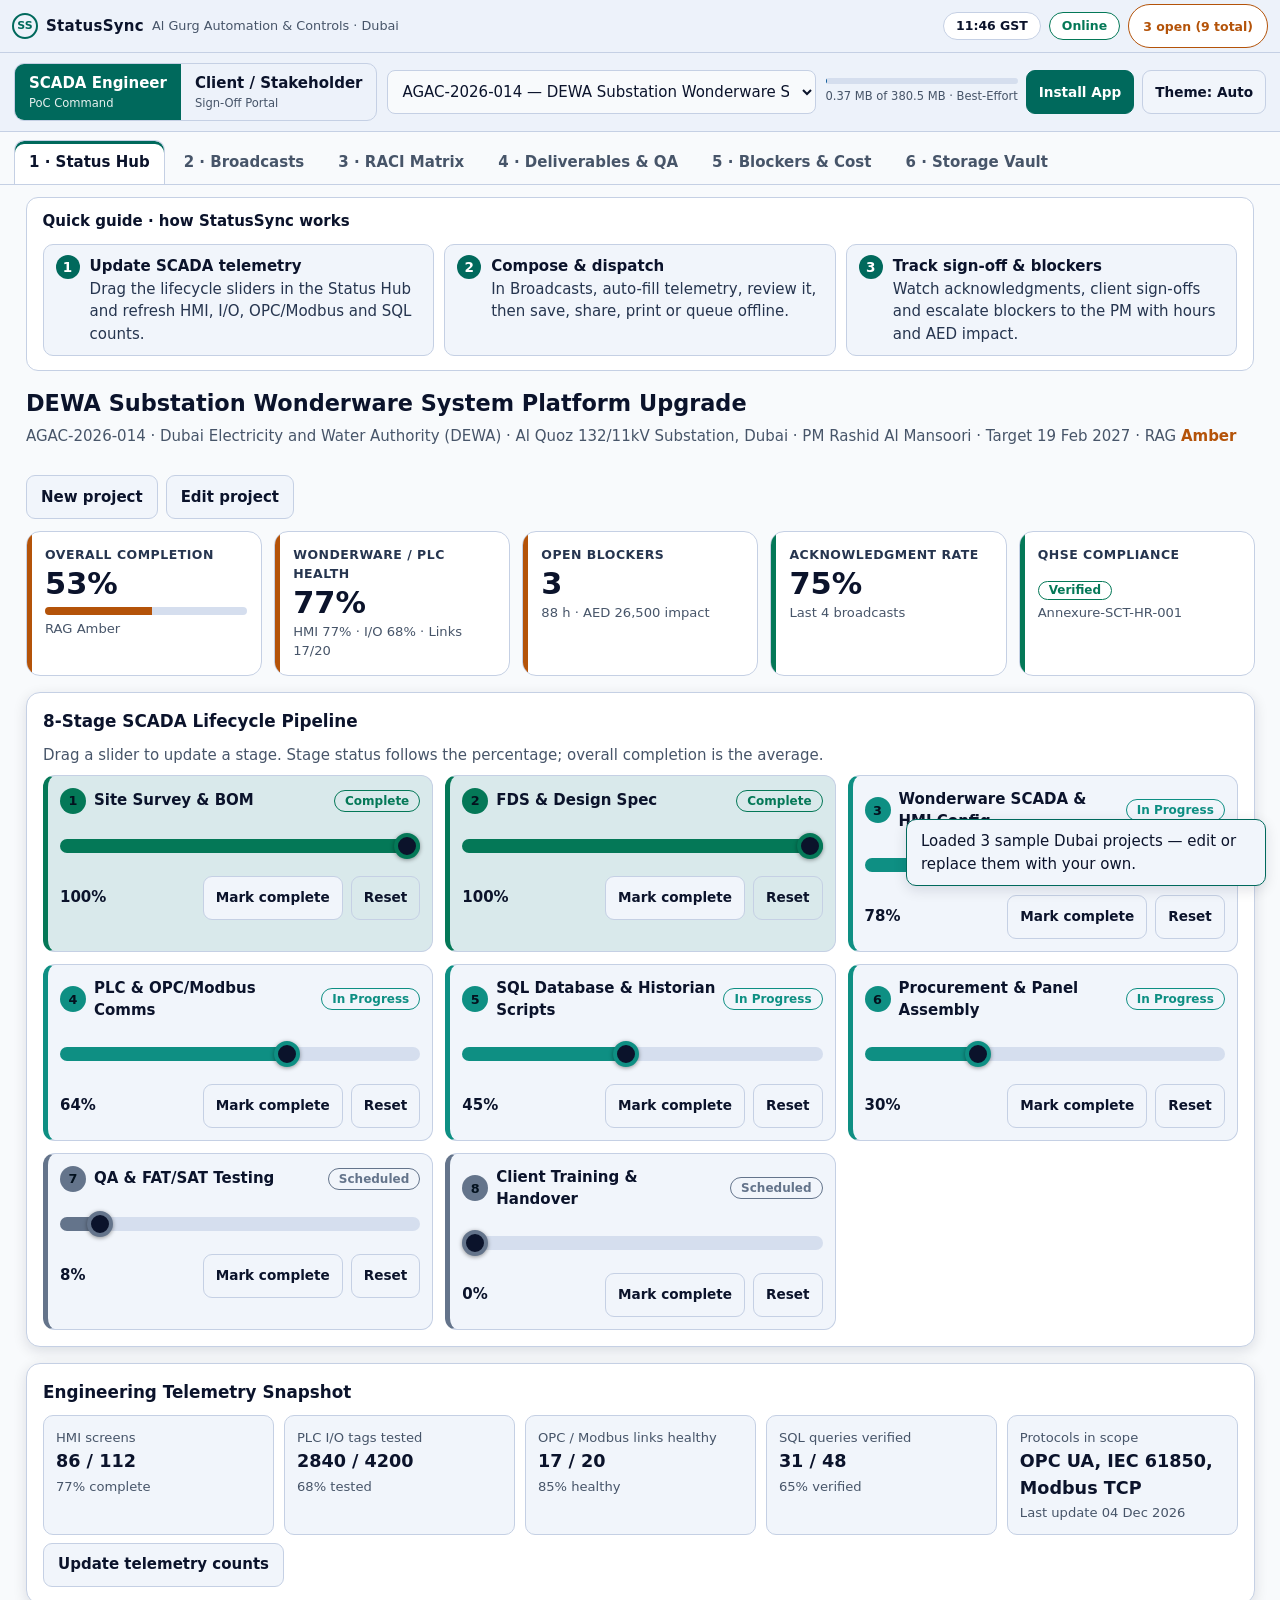
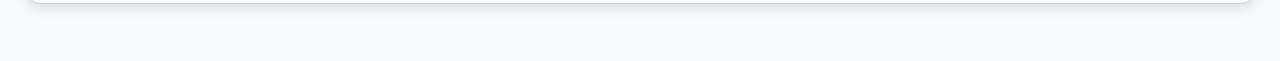
==== commit 414d93b7: "Add files via upload" ====
--- a/index.html
+++ b/index.html
@@ -141,15 +141,15 @@
           <legend>Send to (by role)</legend>
           <div id="cmpRoles"></div>
         </fieldset>
-        <label>Executive summary<textarea id="cmpSummary" rows="3" required></textarea></label>
-        <div class="grid-2">
-          <label>Wonderware SCADA / HMI progress<textarea id="cmpScada" rows="3"></textarea></label>
-          <label>PLC &amp; OPC/Modbus communication status<textarea id="cmpPlc" rows="3"></textarea></label>
-          <label>SQL database &amp; Historian status<textarea id="cmpSql" rows="3"></textarea></label>
-          <label>Site survey / BOM / procurement<textarea id="cmpBom" rows="3"></textarea></label>
-        </div>
-        <label>QA &amp; QHSE notes (Annexure-SCT-HR-001)<textarea id="cmpQa" rows="2"></textarea></label>
-        <div class="row-actions wrap">
+        <label>Executive summary<textarea id="cmpSummary" rows="2" required></textarea></label>
+        <div class="grid-compose">
+          <label>Wonderware SCADA / HMI progress<textarea id="cmpScada" rows="2"></textarea></label>
+          <label>PLC &amp; OPC/Modbus communication status<textarea id="cmpPlc" rows="2"></textarea></label>
+          <label>SQL database &amp; Historian status<textarea id="cmpSql" rows="2"></textarea></label>
+          <label>Site survey / BOM / procurement<textarea id="cmpBom" rows="2"></textarea></label>
+          <label class="span-2">QA &amp; QHSE notes (Annexure-SCT-HR-001)<textarea id="cmpQa" rows="2"></textarea></label>
+        </div>
+        <div class="row-actions wrap composer-actions">
           <button type="button" class="btn" id="autoFillBtn">Auto-fill engineering telemetry</button>
           <button type="submit" class="btn primary" id="saveBroadcastBtn">Save to portal feed</button>
           <button type="button" class="btn" id="copyWaBtn">Copy WhatsApp / Teams brief</button>
@@ -240,7 +240,7 @@
   <!-- TAB 6 -->
   <section id="panel-vault" role="tabpanel" aria-labelledby="tab-vault" hidden class="engineer-only">
     <div class="section-head"><h1>3-Year Storage Vault, OPFS Files &amp; PWA Diagnostics</h1></div>
-    <div class="grid-2">
+    <div class="grid-2 vault-grid">
       <div class="card">
         <h2>Storage telemetry &amp; 3-year capacity</h2>
         <div class="gauge" role="img" aria-label="Storage quota used"><div class="gauge-fill" id="gaugeFill"></div></div>
--- a/css/styles.css
+++ b/css/styles.css
@@ -23,7 +23,7 @@
   margin: 0; background: var(--bg); color: var(--text);
   font: 15px/1.5 system-ui, -apple-system, "Segoe UI", Roboto, "Helvetica Neue", Arial, sans-serif;
   padding: 0 env(safe-area-inset-right) env(safe-area-inset-bottom) env(safe-area-inset-left);
-  min-height: 100vh; overflow-x: hidden;
+  min-height: 100vh; overflow-x: clip;
 }
 h1 { font-size: 1.4rem; margin: 0 0 4px; }
 h2 { font-size: 1.05rem; margin: 0 0 10px; }
@@ -97,7 +97,7 @@
 .tabs button:hover { color: var(--text); }
 .tabs button[aria-selected="true"] { background: var(--card); color: var(--text); border-color: var(--line); box-shadow: inset 0 3px 0 var(--accent); }
 
-main { width: min(95vw, 1440px); max-width: 1440px; margin: 0 auto; padding: 16px 0 40px; container-type: inline-size; container-name: main; min-height: 70vh; }
+main { width: min(96vw, 1480px); max-width: 1480px; margin: 0 auto; padding: 16px 0 40px; container-type: inline-size; container-name: main; min-height: 70vh; }
 main:focus { outline: none; }
 .section-head { display: flex; justify-content: space-between; align-items: flex-start; gap: 12px; flex-wrap: wrap; margin-bottom: 12px; }
 .card { background: var(--card); border: 1px solid var(--line); border-radius: 14px; padding: 16px; margin-bottom: 16px; box-shadow: var(--shadow); }
@@ -285,3 +285,34 @@
   #tbClock { display: none; }
   #badgePill .pf { display: none; }
 }
+
+/* v2.2 bug-fix pass ------------------------------------------------------ */
+.nowrap { white-space: nowrap; }
+.guide { width: min(96vw, 1480px); }
+
+/* Broadcast composer: balanced 3 + 2 grid, compact textareas, action bar always visible */
+#composerForm label { margin-bottom: 8px; }
+#composerForm textarea { min-height: 68px; }
+.grid-compose { display: grid; grid-template-columns: repeat(6, minmax(0, 1fr)); gap: 0 12px; }
+.grid-compose > label { grid-column: span 2; }
+.grid-compose > label:nth-child(n+4) { grid-column: span 3; }   /* Site survey/BOM and QA/QHSE side by side */
+@media (max-width: 900px) { .grid-compose { grid-template-columns: minmax(0, 1fr); } .grid-compose > label, .grid-compose > label:nth-child(n+4) { grid-column: auto; } }
+.composer-actions { position: sticky; bottom: 0; z-index: 5; margin: 0 -16px -4px; padding: 10px 16px calc(10px + env(safe-area-inset-bottom)); background: var(--card); border-top: 1px solid var(--line); border-radius: 0 0 14px 14px; }
+
+/* RACI actions stay on one row */
+#raciTable td.act { white-space: nowrap; }
+.raci-actions { flex-wrap: nowrap; gap: 6px; margin-top: 0; }
+.raci-actions .btn { padding: 6px 10px; }
+
+/* Blocker card actions: compact, evenly stretched; wrap into even rows only when the card is narrow */
+.bactions { flex-wrap: wrap; gap: 6px; }
+.bactions .btn { flex: 1 1 auto; padding: 6px 8px; font-size: .8rem; }
+
+/* Storage vault: wider telemetry card, values never wrap, denser diagnostics board */
+.stats dd { white-space: nowrap; overflow-wrap: normal; }
+@media (min-width: 1300px) { .vault-grid { grid-template-columns: minmax(400px, 1.3fr) repeat(3, minmax(0, 1fr)); } }
+.vault-grid .card { margin-bottom: 0; }
+#pwaBoard.tele-grid { grid-template-columns: repeat(auto-fit, minmax(170px, 1fr)); }
+.vault-grid { margin-bottom: 16px; }
+#pwaBoard .tele .row-actions { flex-direction: column; align-items: stretch; }
+#pwaBoard .tele .btn { white-space: normal; text-align: center; }
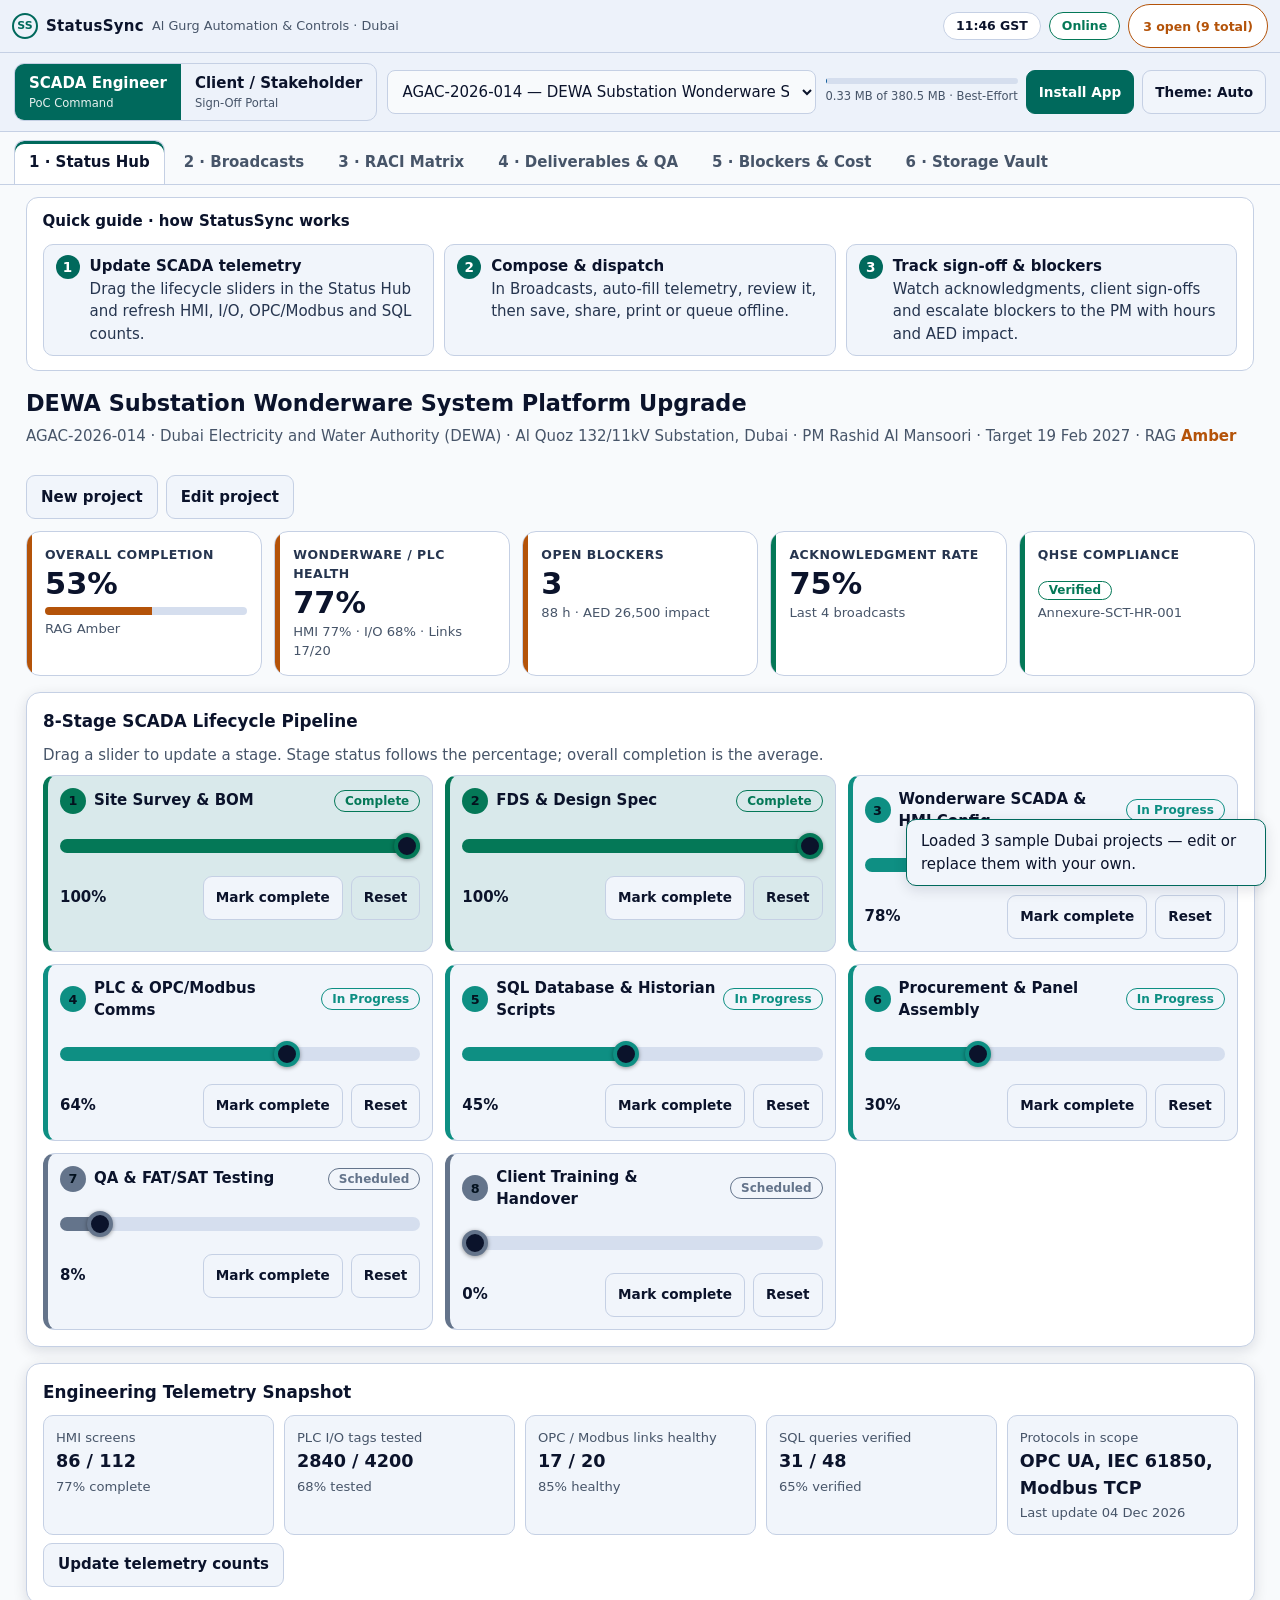
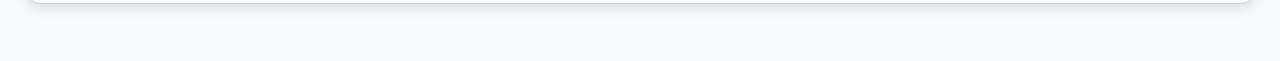
==== commit 48a5e410: "Add files via upload" ====
--- a/index.html
+++ b/index.html
@@ -271,6 +271,7 @@
           <button type="button" class="btn primary" id="exportBtn">Export snapshot (.json)</button>
           <button type="button" class="btn" id="importBtn">Import snapshot…</button>
           <input type="file" id="importInput" accept=".json,application/json" hidden>
+          <button type="button" class="btn danger" id="reseedBtn" title="Restore the 3 sample Dubai projects; your own projects are kept">Reset Demo Data</button>
         </div>
         <label class="check"><input type="checkbox" id="importReplace"> Replace existing data on import</label>
         <p id="backupMsg" class="muted" role="status"></p>
--- a/css/styles.css
+++ b/css/styles.css
@@ -306,7 +306,11 @@
 
 /* Blocker card actions: compact, evenly stretched; wrap into even rows only when the card is narrow */
 .bactions { flex-wrap: wrap; gap: 6px; }
-.bactions .btn { flex: 1 1 auto; padding: 6px 8px; font-size: .8rem; }
+.bactions .btn { flex: 1 1 auto; padding: 6px 8px; font-size: .8rem; white-space: nowrap; }
+/* Edit / Delete: compact icon buttons (44px touch target) so all 5 actions stay on one row at 1280–1366px */
+.bactions { flex-wrap: nowrap; }
+.bactions .btn.icon { flex: 0 0 44px; min-width: 44px; padding: 6px 0; font-size: 1rem; line-height: 1; text-align: center; }
+@media (max-width: 520px) { .bactions { flex-wrap: wrap; } }
 
 /* Storage vault: wider telemetry card, values never wrap, denser diagnostics board */
 .stats dd { white-space: nowrap; overflow-wrap: normal; }
